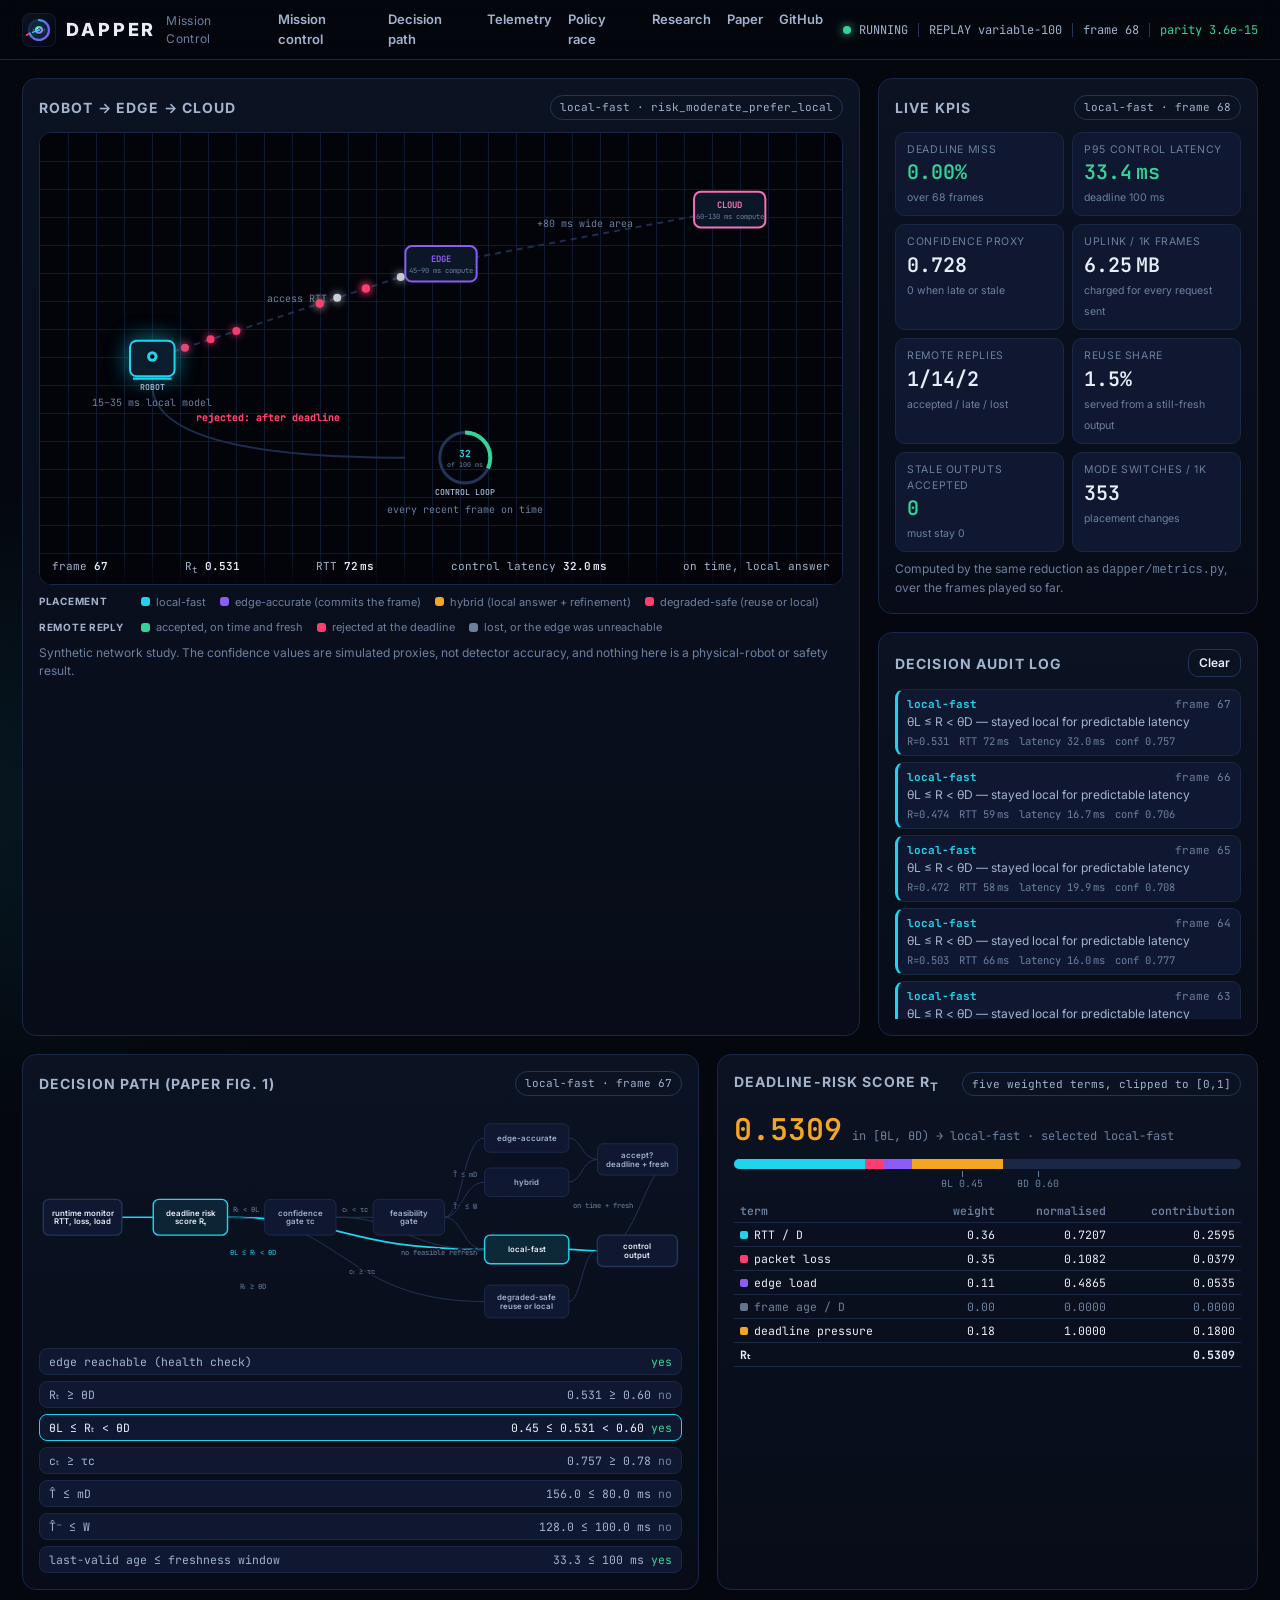
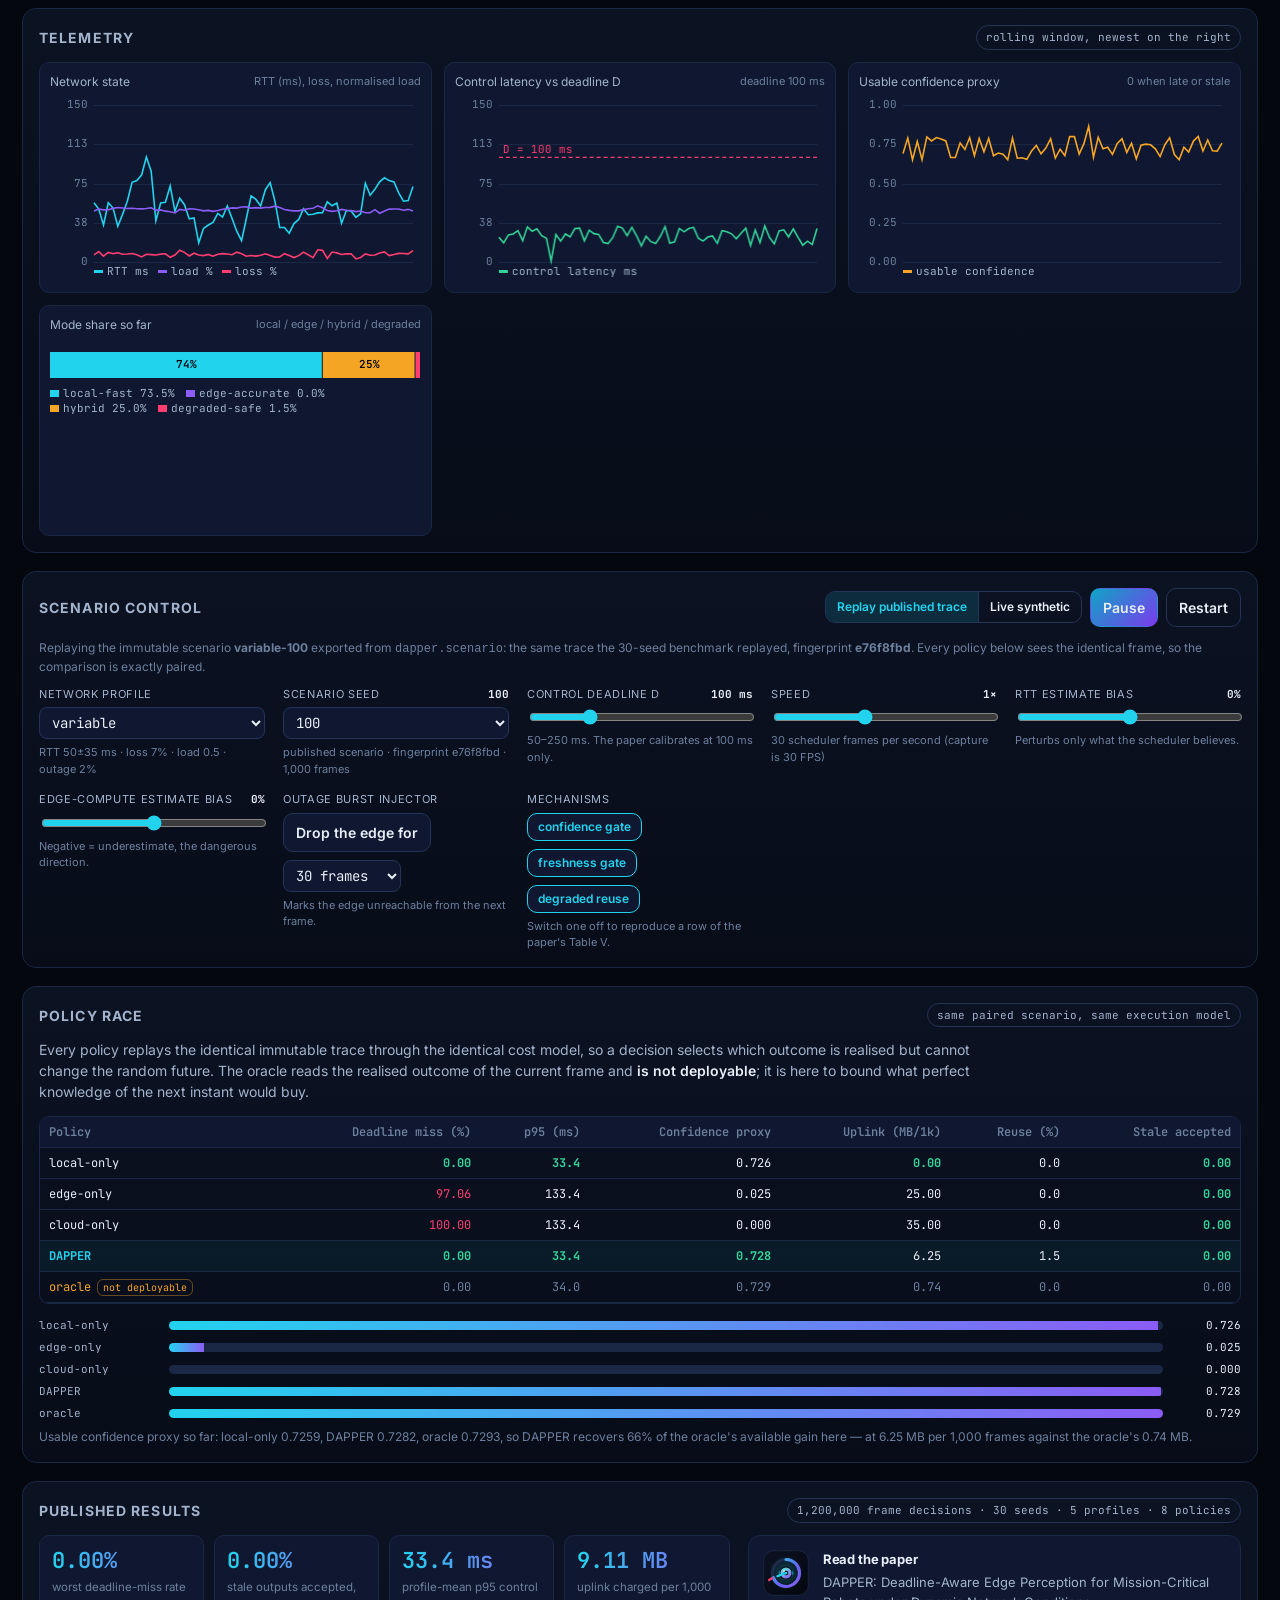
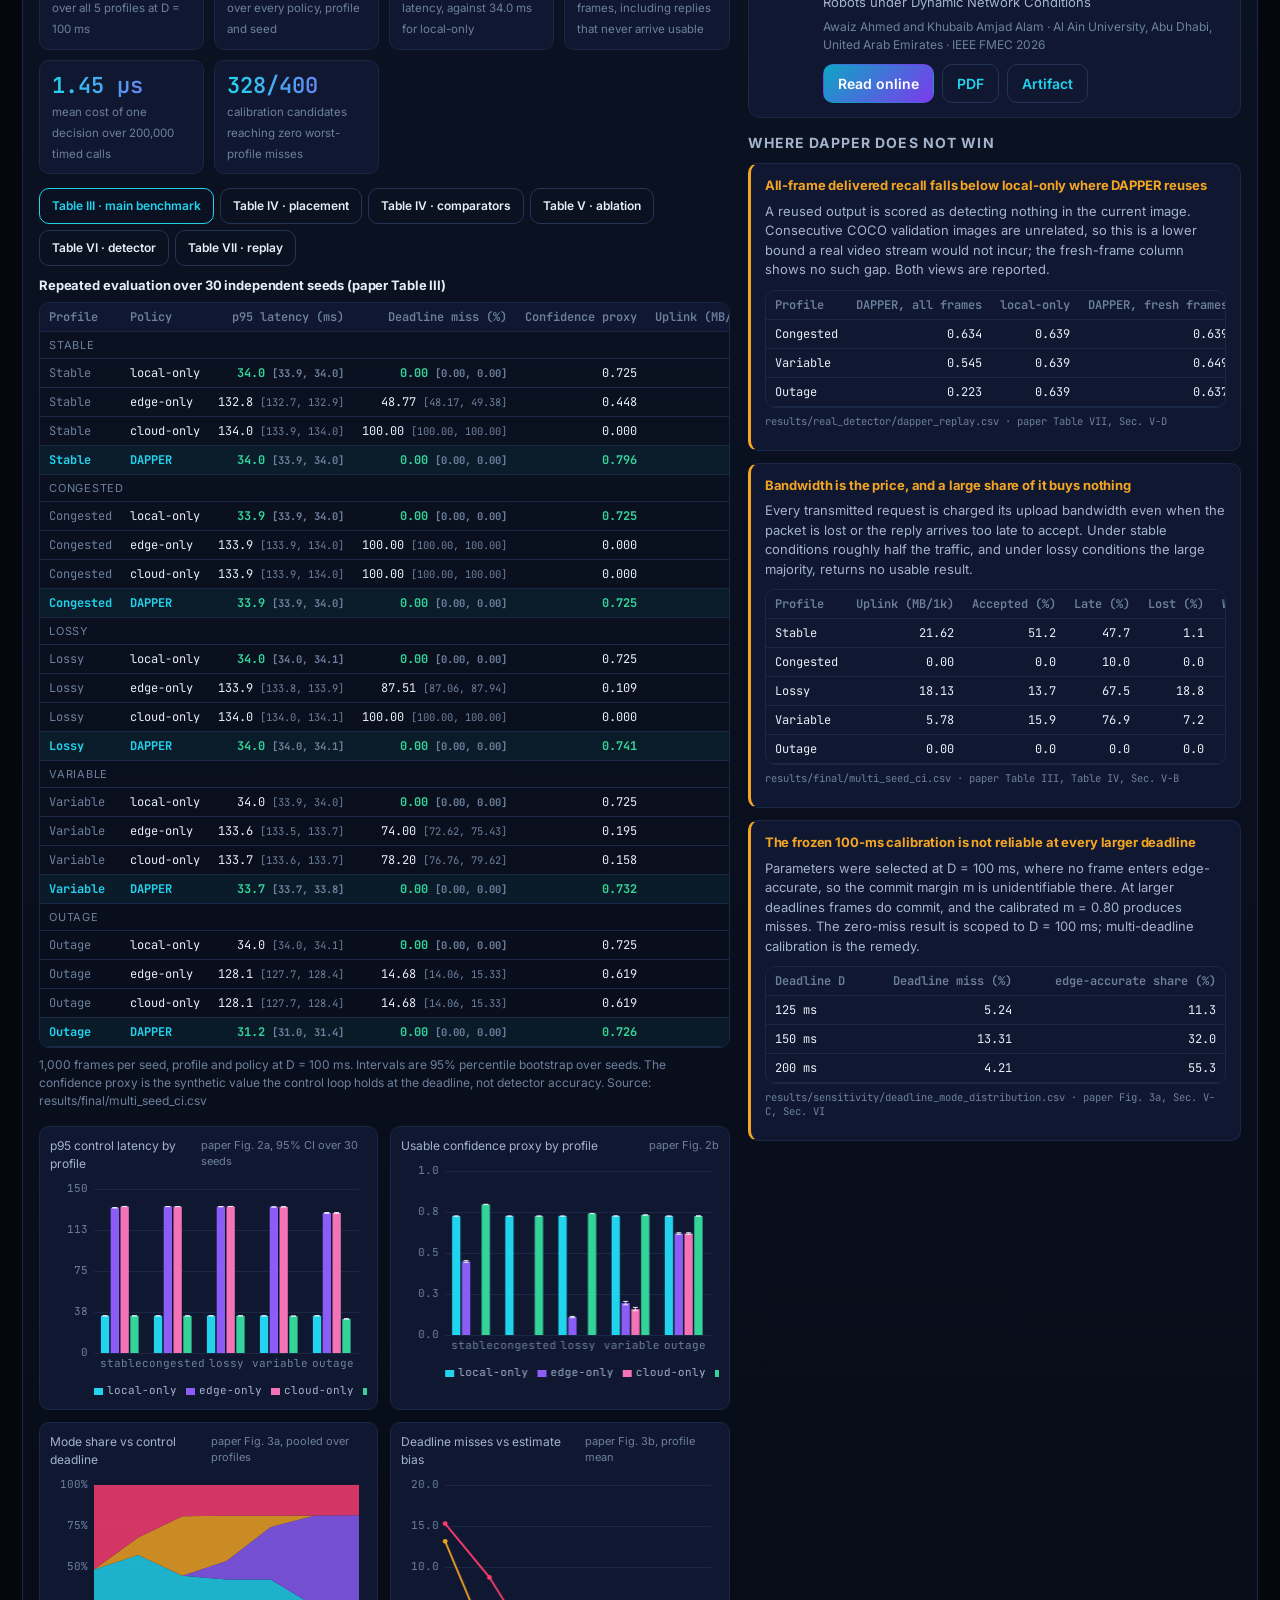
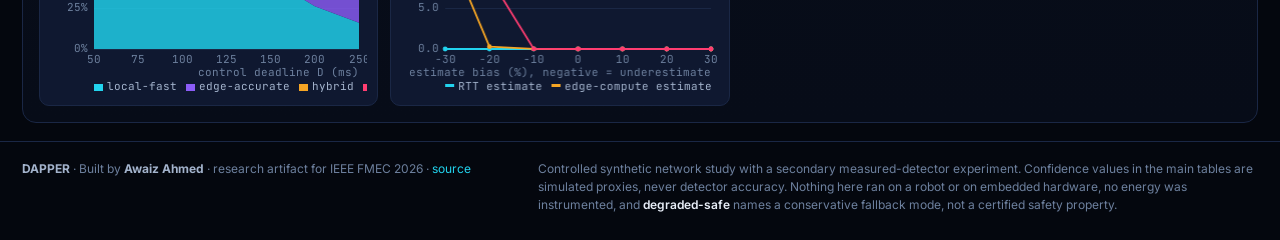
==== index.html @ a8afec76 "deploy: DAPPER Mission Control and the camera-ready web edition" ====
<!doctype html>
<html lang="en">
<head>
  <meta charset="utf-8" />
  <meta name="viewport" content="width=device-width, initial-scale=1" />
  <title>DAPPER Mission Control</title>
  <meta name="description" content="DAPPER Mission Control: a live deadline-aware perception scheduler for edge robotics, running the real per-frame decision rule in your browser against the published scenario traces from the IEEE FMEC 2026 paper." />
  <meta name="author" content="Awaiz Ahmed" />
  <meta property="og:title" content="DAPPER Mission Control" />
  <meta property="og:description" content="Deadline-aware edge perception placement for mission-critical robots. The real scheduler, running live on the published traces. Built by Awaiz Ahmed." />
  <meta property="og:image" content="assets/social-preview.png" />
  <meta name="theme-color" content="#04070e" />
  <link rel="icon" type="image/svg+xml" href="assets/logo.svg" />
  <link rel="icon" type="image/png" sizes="32x32" href="assets/favicon-32.png" />
  <link rel="apple-touch-icon" href="assets/apple-touch-icon.png" />
  <link rel="preconnect" href="https://fonts.googleapis.com" />
  <link rel="preconnect" href="https://fonts.gstatic.com" crossorigin />
  <link href="https://fonts.googleapis.com/css2?family=Inter:wght@400;500;600;700;800&family=JetBrains+Mono:wght@400;500;600&display=swap" rel="stylesheet" />
  <link rel="stylesheet" href="css/app.css" />
</head>
<body>
  <div id="boot" class="boot" role="status" aria-live="polite">
    <div class="boot-card">
      <img src="assets/logo.svg" alt="" class="boot-logo" width="88" height="88" />
      <h1>DAPPER</h1>
      <p class="boot-sub">Deadline-Aware Perception Placement for Edge Robotics</p>
      <div class="boot-bar"><div id="boot-fill" class="boot-fill"></div></div>
      <ol id="boot-log" class="boot-log mono"></ol>
    </div>
  </div>

  <header class="topbar">
    <a class="brand" href="#top" aria-label="DAPPER Mission Control home">
      <img src="assets/logo.svg" alt="DAPPER logo" width="34" height="34" />
      <span class="brand-name">DAPPER</span>
      <span class="brand-sub">Mission Control</span>
    </a>
    <nav class="nav" aria-label="Sections">
      <a href="#mission">Mission control</a>
      <a href="#decision">Decision path</a>
      <a href="#telemetry">Telemetry</a>
      <a href="#race">Policy race</a>
      <a href="#research">Research</a>
      <a href="paper/">Paper</a>
      <a href="https://github.com/4waiz/Dapper" target="_blank" rel="noopener">GitHub</a>
    </nav>
    <div class="status mono">
      <span id="status-dot" class="dot"></span><span id="status-text">BOOTING</span>
      <span class="sep"></span><span id="status-mode">—</span>
      <span class="sep"></span><span id="status-frame">0</span>
      <span class="sep"></span><span id="status-parity" title="Worst disagreement between this browser engine and the Python engine on the loaded trace">parity —</span>
    </div>
  </header>

  <main id="top">
    <!-- 1. the scene -->
    <section id="mission" class="mission">
      <div class="panel">
        <div class="panel-head">
          <h2>Robot → edge → cloud</h2>
          <span id="stage-chip" class="chip mono">—</span>
        </div>
        <div class="stage">
          <canvas id="scene" width="1280" height="720" aria-label="Animated robot, edge and cloud perception pipeline"></canvas>
          <div class="stage-bar mono">
            <span>frame <b id="sc-frame">0</b></span>
            <span>R<sub>t</sub> <b id="sc-risk">—</b></span>
            <span>RTT <b id="sc-rtt">—</b></span>
            <span>control latency <b id="sc-lat">—</b></span>
            <span id="sc-verdict">—</span>
          </div>
        </div>
        <div class="legend">
          <span><b>placement</b></span>
          <span><i style="background:var(--local)"></i> local-fast</span>
          <span><i style="background:var(--edge)"></i> edge-accurate (commits the frame)</span>
          <span><i style="background:var(--hybrid)"></i> hybrid (local answer + refinement)</span>
          <span><i style="background:var(--degraded)"></i> degraded-safe (reuse or local)</span>
        </div>
        <div class="legend">
          <span><b>remote reply</b></span>
          <span><i style="background:var(--green)"></i> accepted, on time and fresh</span>
          <span><i style="background:var(--rose)"></i> rejected at the deadline</span>
          <span><i style="background:var(--text-3)"></i> lost, or the edge was unreachable</span>
        </div>
        <p class="note" id="scene-note">Synthetic network study. The confidence values are simulated proxies, not detector accuracy, and nothing here is a physical-robot or safety result.</p>
      </div>

      <aside class="rail">
        <div class="panel">
          <div class="panel-head">
            <h2>Live KPIs</h2>
            <span id="kpi-scope" class="chip mono">—</span>
          </div>
          <div class="kpis" id="kpis"></div>
          <p class="note">Computed by the same reduction as <code>dapper/metrics.py</code>, over the frames played so far.</p>
        </div>

        <div class="panel audit">
          <div class="panel-head">
            <h2>Decision audit log</h2>
            <button id="audit-clear" class="ghost small" type="button">Clear</button>
          </div>
          <ol id="audit" class="audit-list" aria-live="polite"></ol>
          <p id="audit-empty" class="empty">Every frame is logged with the gate that fired and its reason string, drawn from a closed set of nine.</p>
        </div>
      </aside>
    </section>

    <!-- 2 + 3. decision path and risk score -->
    <section id="decision" class="reason-row">
      <div class="panel">
        <div class="panel-head">
          <h2>Decision path (paper Fig. 1)</h2>
          <span id="path-chip" class="chip mono">—</span>
        </div>
        <div class="pathwrap" id="pathwrap"></div>
        <ul class="gate-tests mono" id="gate-tests"></ul>
      </div>

      <div class="panel">
        <div class="panel-head">
          <h2>Deadline-risk score R<sub>t</sub></h2>
          <span class="chip mono">five weighted terms, clipped to [0,1]</span>
        </div>
        <div class="risk-total mono">
          <b id="risk-value">—</b>
          <span id="risk-verdict">—</span>
        </div>
        <div class="risk-bar" id="risk-bar"></div>
        <div class="risk-marks mono" id="risk-marks"></div>
        <table class="terms" id="risk-terms"></table>
      </div>
    </section>

    <!-- 4. rolling telemetry -->
    <section id="telemetry" class="panel">
      <div class="panel-head">
        <h2>Telemetry</h2>
        <span class="chip mono">rolling window, newest on the right</span>
      </div>
      <div class="charts">
        <figure class="chart">
          <figcaption>Network state <em>RTT (ms), loss, normalised load</em></figcaption>
          <canvas id="ch-net" height="150"></canvas>
        </figure>
        <figure class="chart">
          <figcaption>Control latency vs deadline D <em id="ch-lat-cap">—</em></figcaption>
          <canvas id="ch-lat" height="150"></canvas>
        </figure>
        <figure class="chart">
          <figcaption>Usable confidence proxy <em>0 when late or stale</em></figcaption>
          <canvas id="ch-conf" height="150"></canvas>
        </figure>
        <figure class="chart">
          <figcaption>Mode share so far <em>local / edge / hybrid / degraded</em></figcaption>
          <canvas id="ch-mode" height="150"></canvas>
        </figure>
      </div>
    </section>

    <!-- controls -->
    <section id="controls" class="panel">
      <div class="panel-head">
        <h2>Scenario control</h2>
        <div class="ctl-row">
          <div class="seg" role="group" aria-label="Scenario source">
            <button id="src-replay" class="on" type="button">Replay published trace</button>
            <button id="src-live" type="button">Live synthetic</button>
          </div>
          <button id="play" class="primary" type="button">Pause</button>
          <button id="reset" class="ghost" type="button">Restart</button>
        </div>
      </div>
      <p class="hint" id="source-hint">—</p>

      <div class="controls">
        <div class="ctl">
          <label for="profile">Network profile</label>
          <select id="profile" class="mono"></select>
          <span class="sub" id="profile-sub">—</span>
        </div>
        <div class="ctl">
          <label for="seed">Scenario seed <b id="seed-val">100</b></label>
          <select id="seed" class="mono"></select>
          <span class="sub" id="seed-sub">—</span>
        </div>
        <div class="ctl">
          <label for="deadline">Control deadline D <b id="deadline-val">100 ms</b></label>
          <input id="deadline" type="range" min="50" max="250" step="5" value="100" />
          <span class="sub">50–250 ms. The paper calibrates at 100 ms only.</span>
        </div>
        <div class="ctl">
          <label for="speed">Speed <b id="speed-val">1×</b></label>
          <input id="speed" type="range" min="0" max="5" step="1" value="2" />
          <span class="sub" id="speed-sub">—</span>
        </div>
        <div class="ctl">
          <label for="bias-rtt">RTT estimate bias <b id="bias-rtt-val">0%</b></label>
          <input id="bias-rtt" type="range" min="-30" max="30" step="5" value="0" />
          <span class="sub">Perturbs only what the scheduler believes.</span>
        </div>
        <div class="ctl">
          <label for="bias-compute">Edge-compute estimate bias <b id="bias-compute-val">0%</b></label>
          <input id="bias-compute" type="range" min="-30" max="30" step="5" value="0" />
          <span class="sub">Negative = underestimate, the dangerous direction.</span>
        </div>
        <div class="ctl">
          <label>Outage burst injector</label>
          <div class="ctl-row">
            <button id="inject" type="button">Drop the edge for</button>
            <select id="inject-len" class="mono">
              <option value="15">15 frames</option>
              <option value="30" selected>30 frames</option>
              <option value="60">60 frames</option>
              <option value="120">120 frames</option>
            </select>
          </div>
          <span class="sub">Marks the edge unreachable from the next frame.</span>
        </div>
        <div class="ctl">
          <label>Mechanisms</label>
          <div class="ctl-row">
            <button id="g-conf" class="small on" type="button">confidence gate</button>
            <button id="g-fresh" class="small on" type="button">freshness gate</button>
            <button id="g-reuse" class="small on" type="button">degraded reuse</button>
          </div>
          <span class="sub">Switch one off to reproduce a row of the paper's Table V.</span>
        </div>
      </div>

      <div class="custom-grid" id="custom-grid" hidden>
        <div class="ctl">
          <label for="c-rtt">RTT mean <b id="c-rtt-val">—</b></label>
          <input id="c-rtt" type="range" min="5" max="300" step="5" value="50" />
        </div>
        <div class="ctl">
          <label for="c-jit">RTT std <b id="c-jit-val">—</b></label>
          <input id="c-jit" type="range" min="0" max="100" step="5" value="35" />
        </div>
        <div class="ctl">
          <label for="c-loss">Packet loss <b id="c-loss-val">—</b></label>
          <input id="c-loss" type="range" min="0" max="50" step="1" value="7" />
        </div>
        <div class="ctl">
          <label for="c-load">Edge load <b id="c-load-val">—</b></label>
          <input id="c-load" type="range" min="0" max="100" step="5" value="50" />
        </div>
        <div class="ctl">
          <label for="c-out">Outage probability <b id="c-out-val">—</b></label>
          <input id="c-out" type="range" min="0" max="50" step="1" value="2" />
        </div>
      </div>
    </section>

    <!-- 6. policy race -->
    <section id="race" class="panel">
      <div class="panel-head">
        <h2>Policy race</h2>
        <span class="chip mono">same paired scenario, same execution model</span>
      </div>
      <p class="lead">Every policy replays the identical immutable trace through the identical cost model, so a decision selects which outcome is realised but cannot change the random future. The oracle reads the realised outcome of the current frame and <em>is not deployable</em>; it is here to bound what perfect knowledge of the next instant would buy.</p>
      <div class="race-wrap"><table class="race" id="race-table"></table></div>
      <div class="race-bars" id="race-bars"></div>
      <p class="note" id="race-note">—</p>
    </section>

    <!-- 7. research -->
    <section id="research" class="panel">
      <div class="panel-head">
        <h2>Published results</h2>
        <span id="research-chip" class="chip mono">—</span>
      </div>
      <div class="research-grid">
        <div>
          <div class="headline" id="headline"></div>
          <div class="tabs" role="tablist" id="table-tabs"></div>
          <h3 id="table-title" style="margin-bottom:6px"></h3>
          <div class="table-wrap"><table class="data" id="data-table"></table></div>
          <p class="note" id="table-caption"></p>
          <div class="charts" style="margin-top:16px">
            <figure class="chart">
              <figcaption>p95 control latency by profile <em>paper Fig. 2a, 95% CI over 30 seeds</em></figcaption>
              <canvas id="ch-p95" height="200"></canvas>
            </figure>
            <figure class="chart">
              <figcaption>Usable confidence proxy by profile <em>paper Fig. 2b</em></figcaption>
              <canvas id="ch-confidence" height="200"></canvas>
            </figure>
            <figure class="chart">
              <figcaption>Mode share vs control deadline <em>paper Fig. 3a, pooled over profiles</em></figcaption>
              <canvas id="ch-deadline" height="200"></canvas>
            </figure>
            <figure class="chart">
              <figcaption>Deadline misses vs estimate bias <em>paper Fig. 3b, profile mean</em></figcaption>
              <canvas id="ch-bias" height="200"></canvas>
            </figure>
          </div>
        </div>

        <div class="research-side">
          <div class="paper-card">
            <img src="assets/logo.svg" alt="" width="46" height="46" />
            <div>
              <h3>Read the paper</h3>
              <p>DAPPER: Deadline-Aware Edge Perception for Mission-Critical Robots under Dynamic Network Conditions</p>
              <p class="authors">Awaiz Ahmed and Khubaib Amjad Alam · Al Ain University, Abu Dhabi, United Arab Emirates · IEEE FMEC 2026</p>
              <div class="paper-links">
                <a class="primary" href="paper/">Read online</a>
                <a class="ghost" href="paper/dapper-fmec2026.pdf">PDF</a>
                <a class="ghost" href="https://github.com/4waiz/Dapper">Artifact</a>
              </div>
            </div>
          </div>

          <div class="panel" style="background:transparent;padding:0;border:0">
            <h2 style="margin-bottom:10px">Where DAPPER does not win</h2>
            <div class="honest" id="honest"></div>
          </div>
        </div>
      </div>
    </section>
  </main>

  <footer class="footer">
    <div><strong>DAPPER</strong> · Built by <strong>Awaiz Ahmed</strong> · research artifact for IEEE FMEC 2026 · <a href="https://github.com/4waiz/Dapper">source</a></div>
    <div class="caveat">Controlled synthetic network study with a secondary measured-detector experiment. Confidence values in the main tables are simulated proxies, never detector accuracy. Nothing here ran on a robot or on embedded hardware, no energy was instrumented, and <em>degraded-safe</em> names a conservative fallback mode, not a certified safety property.</div>
  </footer>

  <script type="module" src="js/app.js"></script>
</body>
</html>
---- css/app.css ----
/*
 * DAPPER Mission Control — dark operations-console styling.
 *
 * Mode colours are fixed here and used everywhere (scene, decision path, charts,
 * race, audit log) so a colour always means the same placement decision:
 *   local-fast  cyan     edge-accurate  violet
 *   hybrid      amber    degraded-safe  rose
 */
:root {
  --bg: #04070e;
  --bg-2: #070c18;
  --panel: #0b1222;
  --panel-2: #0f1830;
  --line: #1a2745;
  --line-2: #243457;
  --text: #e8eef8;
  --text-2: #a3b3cc;
  --text-3: #6d809e;

  --cyan: #22d3ee;
  --violet: #8b5cf6;
  --amber: #f5a524;
  --rose: #ff3d71;
  --green: #34d399;

  --local: var(--cyan);
  --edge: var(--violet);
  --hybrid: var(--amber);
  --degraded: var(--rose);

  --radius: 14px;
  --mono: "JetBrains Mono", ui-monospace, "SFMono-Regular", Consolas, monospace;
  --sans: "Inter", system-ui, -apple-system, "Segoe UI", Roboto, sans-serif;
  color-scheme: dark;
}

* { box-sizing: border-box; }
html { scroll-behavior: smooth; }
body {
  margin: 0;
  background:
    radial-gradient(1100px 560px at 88% -12%, rgba(139, 92, 246, 0.13), transparent 62%),
    radial-gradient(900px 520px at -8% 16%, rgba(34, 211, 238, 0.09), transparent 62%),
    var(--bg);
  color: var(--text);
  font: 14px/1.5 var(--sans);
  -webkit-font-smoothing: antialiased;
  overflow-x: hidden;
}
.mono { font-family: var(--mono); }
a { color: var(--cyan); text-decoration: none; }
a:hover { text-decoration: underline; }
h1, h2, h3 { margin: 0; letter-spacing: -0.01em; }
h2 { font-size: 14px; font-weight: 700; text-transform: uppercase; letter-spacing: 0.08em; color: var(--text-2); }
h3 { font-size: 13px; font-weight: 700; }
em { color: var(--text); font-style: normal; font-weight: 600; }
figure { margin: 0; }

button, select, input { font: inherit; color: inherit; }
button {
  cursor: pointer; border-radius: 10px; border: 1px solid var(--line-2);
  background: var(--panel-2); color: var(--text); padding: 8px 12px; font-weight: 600;
  transition: border-color 0.15s, background 0.15s, transform 0.05s;
}
button:hover { border-color: var(--cyan); }
button:active { transform: translateY(1px); }
button:disabled { opacity: 0.45; cursor: not-allowed; }
button.primary { background: linear-gradient(135deg, #0ea5c6, #7c3aed); border-color: transparent; }
button.ghost, a.ghost { background: transparent; }
button.small { padding: 4px 10px; font-size: 12px; }
button.on { border-color: var(--cyan); color: var(--cyan); }
a.primary, a.ghost {
  display: inline-block; padding: 8px 14px; border-radius: 10px; font-weight: 600;
  border: 1px solid var(--line-2);
}
a.primary { background: linear-gradient(135deg, #0ea5c6, #7c3aed); border-color: transparent; color: #fff; }
select { background: var(--panel-2); border: 1px solid var(--line-2); border-radius: 8px; padding: 5px 8px; }
input[type="range"] { accent-color: var(--cyan); width: 100%; }
input[type="number"] {
  background: var(--panel-2); border: 1px solid var(--line-2); border-radius: 8px;
  padding: 4px 8px; width: 88px;
}
:focus-visible { outline: 2px solid var(--cyan); outline-offset: 2px; }

/* ---------- boot ---------- */
.boot {
  position: fixed; inset: 0; z-index: 50; display: grid; place-items: center;
  background: radial-gradient(760px 380px at 50% 40%, rgba(34, 211, 238, 0.1), transparent 70%), var(--bg);
  transition: opacity 0.55s ease, visibility 0.55s;
}
.boot.done { opacity: 0; visibility: hidden; }
.boot-card { width: min(560px, calc(100vw - 32px)); text-align: center; }
.boot-logo { filter: drop-shadow(0 0 24px rgba(34, 211, 238, 0.35)); animation: pulse 2.2s ease-in-out infinite; }
.boot h1 { font-size: 38px; font-weight: 800; letter-spacing: 0.26em; margin-top: 12px; padding-left: 0.26em; }
.boot-sub { color: var(--text-2); margin: 4px 0 22px; letter-spacing: 0.1em; text-transform: uppercase; font-size: 11px; }
.boot-bar { height: 4px; background: var(--line); border-radius: 4px; overflow: hidden; }
.boot-fill { height: 100%; width: 0; background: linear-gradient(90deg, var(--cyan), var(--violet)); transition: width 0.25s; }
.boot-log { list-style: none; padding: 0; margin: 18px 0 0; text-align: left; font-size: 12px; color: var(--text-3); min-height: 150px; }
.boot-log li { padding: 2px 0; }
.boot-log li.ok::before { content: "\2713  "; color: var(--green); }
.boot-log li.run::before { content: "\25B8  "; color: var(--cyan); }
.boot-log li.bad::before { content: "\2717  "; color: var(--rose); }
.boot-log li.bad { color: var(--rose); }
@keyframes pulse { 50% { transform: scale(1.04); filter: drop-shadow(0 0 34px rgba(139, 92, 246, 0.45)); } }

/* ---------- top bar ---------- */
.topbar {
  position: sticky; top: 0; z-index: 20; display: flex; align-items: center; gap: 20px;
  padding: 10px 22px; background: rgba(4, 7, 14, 0.84); backdrop-filter: blur(12px);
  border-bottom: 1px solid var(--line);
}
.brand { display: flex; align-items: center; gap: 10px; color: var(--text); text-decoration: none !important; }
.brand-name { font-weight: 800; letter-spacing: 0.16em; font-size: 18px; }
.brand-sub { color: var(--text-3); font-size: 12px; letter-spacing: 0.03em; }
.nav { display: flex; gap: 16px; margin-left: auto; }
.nav a { color: var(--text-2); font-weight: 600; font-size: 13px; }
.nav a:hover { color: var(--text); text-decoration: none; }
.status { display: flex; align-items: center; gap: 8px; font-size: 12px; color: var(--text-2); white-space: nowrap; }
.status .sep { width: 1px; height: 14px; background: var(--line-2); margin: 0 2px; }
.dot { width: 8px; height: 8px; border-radius: 50%; background: var(--amber); box-shadow: 0 0 10px var(--amber); }
.dot.online { background: var(--green); box-shadow: 0 0 10px var(--green); animation: blink 2s infinite; }
.dot.paused { background: var(--text-3); box-shadow: none; animation: none; }
@keyframes blink { 50% { opacity: 0.45; } }

main { padding: 18px 22px 8px; display: grid; gap: 18px; max-width: 1680px; margin: 0 auto; }

/* ---------- panels ---------- */
.panel {
  background: linear-gradient(180deg, var(--panel), var(--bg-2));
  border: 1px solid var(--line); border-radius: var(--radius); padding: 16px;
  min-width: 0;
}
.panel-head { display: flex; align-items: center; justify-content: space-between; gap: 12px; margin-bottom: 12px; flex-wrap: wrap; }
.chip {
  font-size: 11px; color: var(--text-2); border: 1px solid var(--line-2); padding: 3px 9px;
  border-radius: 999px; white-space: nowrap; overflow: hidden; text-overflow: ellipsis; max-width: 100%;
}
.chip.ok { color: var(--green); border-color: rgba(52, 211, 153, 0.4); }
.chip.warn { color: var(--amber); border-color: rgba(245, 165, 36, 0.4); }
.chip.bad { color: var(--rose); border-color: rgba(255, 61, 113, 0.45); }
.lead { color: var(--text-2); margin: 0 0 14px; max-width: 980px; }
.hint { color: var(--text-3); margin: 0 0 10px; font-size: 12px; }
.note { color: var(--text-3); font-size: 12px; margin: 8px 0 0; }
.empty { color: var(--text-3); font-size: 13px; margin: 8px 0 0; }

/* ---------- mission control ---------- */
.mission { display: grid; grid-template-columns: minmax(0, 1fr) 380px; gap: 18px; }
.stage { position: relative; border-radius: 12px; overflow: hidden; border: 1px solid var(--line); background: #02040a; }
.stage canvas { display: block; width: 100%; aspect-ratio: 16 / 9; }
.stage-bar {
  position: absolute; left: 0; right: 0; bottom: 0; display: flex; justify-content: space-between;
  gap: 10px; padding: 7px 12px; font: 11px var(--mono); color: var(--text-2);
  background: linear-gradient(0deg, rgba(2, 4, 10, 0.94), rgba(2, 4, 10, 0));
  pointer-events: none; flex-wrap: wrap;
}
.stage-bar b { color: var(--text); font-weight: 600; }
.legend { display: flex; flex-wrap: wrap; gap: 4px 14px; margin-top: 9px; font-size: 11px; color: var(--text-3); }
.legend span { display: inline-flex; align-items: center; gap: 6px; }
.legend i { width: 9px; height: 9px; border-radius: 3px; display: inline-block; }
/* The group label: rose means "degraded-safe" among placements and "rejected"
   among replies, so the two rows are named rather than left to be inferred. */
.legend b { color: var(--text-2); text-transform: uppercase; letter-spacing: 0.07em; font-size: 10px; min-width: 88px; }

.rail { display: grid; gap: 18px; align-content: start; min-width: 0; }

/* KPI grid */
.kpis { display: grid; grid-template-columns: repeat(2, minmax(0, 1fr)); gap: 8px; }
.kpi { background: var(--panel-2); border: 1px solid var(--line); border-radius: 10px; padding: 9px 11px; min-width: 0; }
.kpi label { display: block; font-size: 10.5px; color: var(--text-3); text-transform: uppercase; letter-spacing: 0.06em; }
.kpi b { display: block; font: 600 20px var(--mono); margin-top: 2px; }
.kpi small { color: var(--text-3); font-size: 10.5px; }
.kpi.good b { color: var(--green); }
.kpi.bad b { color: var(--rose); }
.kpi.wide { grid-column: 1 / -1; }

/* audit log */
.audit { display: flex; flex-direction: column; min-height: 240px; }
.audit-list {
  list-style: none; margin: 0; padding: 0; overflow-y: auto; display: grid; gap: 6px;
  align-content: start; max-height: 330px; overscroll-behavior: contain;
  /* Entries are prepended. Chrome's scroll anchoring would push the view down to
     keep older entries in place, so after a few hundred frames the newest entry
     is off-screen and the trimmed tail leaves a blank gap. */
  overflow-anchor: none;
}
.audit-list li {
  border: 1px solid var(--line); border-left: 3px solid var(--c, var(--cyan)); border-radius: 9px;
  padding: 7px 9px; background: var(--panel-2); animation: slidein 0.25s ease;
}
.audit-list li.local_fast { --c: var(--local); }
.audit-list li.edge_accurate { --c: var(--edge); }
.audit-list li.hybrid { --c: var(--hybrid); }
.audit-list li.degraded_safe { --c: var(--degraded); }
.audit-top { display: flex; justify-content: space-between; gap: 8px; font: 11px var(--mono); color: var(--text-3); }
.audit-mode { font-weight: 700; color: var(--c); }
.audit-why { font-size: 12px; color: var(--text-2); margin-top: 2px; }
.audit-nums { font: 10.5px var(--mono); color: var(--text-3); margin-top: 3px; display: flex; flex-wrap: wrap; gap: 3px 10px; }
.audit-nums .miss { color: var(--rose); }
.audit-nums .acc { color: var(--green); }
@keyframes slidein { from { opacity: 0; transform: translateY(-5px); } }

/* ---------- decision path + risk ---------- */
.reason-row { display: grid; grid-template-columns: minmax(0, 1.25fr) minmax(0, 1fr); gap: 18px; }
.pathwrap { overflow-x: auto; }
.pathwrap svg { display: block; width: 100%; min-width: 520px; height: auto; }
.node rect { fill: var(--panel-2); stroke: var(--line-2); stroke-width: 1; }
.node text { fill: var(--text-2); font: 600 11px var(--sans); }
.node.lit rect { stroke-width: 2; }
.node.lit text { fill: var(--text); }
.node.lit.local rect { stroke: var(--local); fill: rgba(34, 211, 238, 0.12); }
.node.lit.edge rect { stroke: var(--edge); fill: rgba(139, 92, 246, 0.14); }
.node.lit.hybrid rect { stroke: var(--hybrid); fill: rgba(245, 165, 36, 0.13); }
.node.lit.degraded rect { stroke: var(--degraded); fill: rgba(255, 61, 113, 0.13); }
.node.lit.gate rect { stroke: var(--cyan); fill: rgba(34, 211, 238, 0.1); }
.edge-line { stroke: var(--line-2); stroke-width: 1.4; fill: none; }
.edge-line.lit { stroke: var(--cyan); stroke-width: 2.4; }
/* The halo keeps a branch condition readable where a link passes behind it. */
.edge-label {
  fill: var(--text-3); font: 10px var(--mono);
  paint-order: stroke; stroke: #0b1222; stroke-width: 4px; stroke-linejoin: round;
}
.edge-label.lit { fill: var(--cyan); }
.gate-tests { list-style: none; margin: 12px 0 0; padding: 0; display: grid; gap: 6px; font: 11.5px var(--mono); }
.gate-tests li {
  display: flex; justify-content: space-between; gap: 10px; padding: 5px 9px;
  border: 1px solid var(--line); border-radius: 8px; background: var(--panel-2); color: var(--text-2);
}
.gate-tests li.fired { border-color: var(--cyan); color: var(--text); }
.gate-tests .verdict.yes { color: var(--green); }
.gate-tests .verdict.no { color: var(--text-3); }

/* risk terms */
.risk-total { display: flex; align-items: baseline; gap: 10px; margin-bottom: 10px; }
.risk-total b { font: 600 30px var(--mono); }
.risk-total span { font-size: 12px; color: var(--text-3); }
.risk-bar { height: 10px; border-radius: 6px; background: var(--line); overflow: hidden; display: flex; position: relative; }
.risk-bar i { display: block; height: 100%; }
.risk-bar .t-rtt { background: var(--cyan); }
.risk-bar .t-loss { background: var(--rose); }
.risk-bar .t-load { background: var(--violet); }
.risk-bar .t-frame_age { background: #64748b; }
.risk-bar .t-deadline { background: var(--amber); }
.risk-marks { position: relative; height: 16px; margin-top: 2px; font: 10px var(--mono); color: var(--text-3); }
.risk-marks i { position: absolute; top: 0; width: 1px; height: 6px; background: var(--text-3); }
.risk-marks span { position: absolute; top: 6px; transform: translateX(-50%); white-space: nowrap; }
.terms { width: 100%; border-collapse: collapse; font: 11.5px var(--mono); margin-top: 12px; }
.terms th, .terms td { padding: 4px 6px; text-align: right; border-bottom: 1px solid var(--line); }
.terms th:first-child, .terms td:first-child { text-align: left; }
.terms thead th { color: var(--text-3); font-weight: 600; }
.terms .sw { display: inline-block; width: 8px; height: 8px; border-radius: 2px; margin-right: 6px; }
.terms tr.zero td { color: var(--text-3); }

/* ---------- telemetry ---------- */
.charts { display: grid; grid-template-columns: repeat(auto-fit, minmax(300px, 1fr)); gap: 12px; }
.chart { background: var(--panel-2); border: 1px solid var(--line); border-radius: 10px; padding: 10px; min-width: 0; }
.chart figcaption { font-size: 12px; color: var(--text-2); margin-bottom: 6px; display: flex; justify-content: space-between; gap: 8px; }
.chart figcaption em { color: var(--text-3); font-weight: 400; font-size: 11px; }
.chart canvas { display: block; width: 100%; }

/* ---------- controls ---------- */
.controls { display: grid; grid-template-columns: repeat(auto-fit, minmax(210px, 1fr)); gap: 14px 18px; }
.ctl { display: flex; flex-direction: column; gap: 5px; min-width: 0; }
.ctl label { font-size: 11px; color: var(--text-2); text-transform: uppercase; letter-spacing: 0.06em; display: flex; justify-content: space-between; gap: 8px; }
.ctl label b { font-family: var(--mono); color: var(--text); text-transform: none; letter-spacing: 0; }
.ctl .sub { font-size: 11px; color: var(--text-3); }
.ctl-row { display: flex; gap: 8px; flex-wrap: wrap; align-items: center; }
.seg { display: inline-flex; border: 1px solid var(--line-2); border-radius: 10px; overflow: hidden; }
.seg button { border: 0; border-radius: 0; background: transparent; padding: 6px 11px; font-size: 12px; }
.seg button + button { border-left: 1px solid var(--line-2); }
.seg button.on { background: rgba(34, 211, 238, 0.14); color: var(--cyan); }
.custom-grid { display: grid; grid-template-columns: repeat(auto-fit, minmax(180px, 1fr)); gap: 12px 18px; margin-top: 14px; padding-top: 14px; border-top: 1px solid var(--line); }
.custom-grid[hidden] { display: none; }

/* ---------- policy race ---------- */
.race { width: 100%; border-collapse: collapse; font: 12px var(--mono); }
.race th, .race td { padding: 7px 9px; text-align: right; border-bottom: 1px solid var(--line); white-space: nowrap; }
.race th:first-child, .race td:first-child { text-align: left; }
.race thead th { color: var(--text-3); font-weight: 600; background: var(--panel-2); }
.race tr.ours td { background: rgba(34, 211, 238, 0.06); }
.race tr.ours td:first-child { color: var(--cyan); font-weight: 700; }
.race tr.oracle td { color: var(--text-3); }
.race tr.oracle td:first-child { color: var(--amber); }
.race td.best { color: var(--green); font-weight: 700; }
.race td.miss { color: var(--rose); }
.race .tag { font-size: 10px; color: var(--amber); border: 1px solid rgba(245, 165, 36, 0.4); border-radius: 6px; padding: 1px 5px; margin-left: 6px; }
.race-wrap { overflow-x: auto; border: 1px solid var(--line); border-radius: 10px; }
.race-bars { display: grid; gap: 8px; margin-top: 14px; }
.race-bar { display: grid; grid-template-columns: 120px minmax(0, 1fr) 68px; gap: 10px; align-items: center; font: 11px var(--mono); color: var(--text-2); }
.race-bar .track { height: 9px; background: var(--line); border-radius: 5px; overflow: hidden; }
.race-bar .track i { display: block; height: 100%; background: linear-gradient(90deg, var(--cyan), var(--violet)); transition: width 0.2s; }
.race-bar .val { text-align: right; color: var(--text); }

/* ---------- research ---------- */
.research-grid { display: grid; grid-template-columns: minmax(0, 1.4fr) minmax(0, 1fr); gap: 18px; }
.tabs { display: flex; gap: 6px; margin-bottom: 10px; flex-wrap: wrap; }
.tab { background: transparent; font-size: 12px; }
.tab.on { border-color: var(--cyan); color: var(--cyan); }
.table-wrap { overflow-x: auto; border: 1px solid var(--line); border-radius: 10px; }
table.data { width: 100%; border-collapse: collapse; font: 12px var(--mono); }
table.data th, table.data td { padding: 6px 9px; text-align: right; border-bottom: 1px solid var(--line); white-space: nowrap; }
table.data th:first-child, table.data td:first-child, table.data th.l, table.data td.l { text-align: left; }
table.data thead th { color: var(--text-3); font-weight: 600; background: var(--panel-2); position: sticky; top: 0; }
table.data tr.ours td { background: rgba(34, 211, 238, 0.06); }
table.data tr.ours td:first-child, table.data tr.ours td.l { color: var(--cyan); font-weight: 700; }
table.data tr.group td { color: var(--text-3); font-family: var(--sans); font-size: 11px; text-transform: uppercase; letter-spacing: 0.07em; background: transparent; }
table.data td.best { color: var(--green); font-weight: 700; }
table.data .ci { color: var(--text-3); font-size: 10.5px; }
table.data td.dim { color: var(--text-3); }
.headline { display: grid; grid-template-columns: repeat(auto-fit, minmax(150px, 1fr)); gap: 10px; margin-bottom: 14px; }
.metric { background: var(--panel-2); border: 1px solid var(--line); border-radius: 10px; padding: 10px 12px; }
.metric b { display: block; font: 600 22px var(--mono); background: linear-gradient(90deg, var(--cyan), var(--violet)); -webkit-background-clip: text; background-clip: text; color: transparent; }
.metric span { font-size: 11.5px; color: var(--text-3); }
.research-side { display: grid; gap: 14px; align-content: start; }
.paper-card { display: flex; gap: 14px; align-items: flex-start; background: var(--panel-2); border: 1px solid var(--line); border-radius: 12px; padding: 14px; }
.paper-card p { color: var(--text-2); margin: 4px 0 6px; font-size: 13px; }
.paper-card .authors { color: var(--text-3); font-size: 12px; margin: 0 0 10px; }
.paper-links { display: flex; gap: 8px; flex-wrap: wrap; }

/* honest block */
/* min-width:0 throughout: the tables inside would otherwise set a min-content
   width on the grid track and push the whole page into horizontal scroll. */
.honest { display: grid; gap: 12px; min-width: 0; }
.honest-item { border: 1px solid var(--line); border-left: 3px solid var(--amber); border-radius: 10px; padding: 12px 14px; background: var(--panel-2); min-width: 0; }
.research-side > * { min-width: 0; }
.honest-item h3 { color: var(--amber); }
.honest-item p { color: var(--text-2); margin: 6px 0 10px; font-size: 13px; }
.honest-item .src { font: 10.5px var(--mono); color: var(--text-3); }

/* ---------- footer ---------- */
.footer {
  max-width: 1680px; margin: 10px auto 0; padding: 18px 22px 28px; display: flex; flex-wrap: wrap;
  gap: 8px 24px; justify-content: space-between; color: var(--text-3); font-size: 12px;
  border-top: 1px solid var(--line);
}
.footer strong { color: var(--text-2); }
.caveat { max-width: 720px; }

/* ---------- responsive (screen only, so print is untouched) ---------- */
@media screen and (max-width: 1240px) {
  .mission, .reason-row, .research-grid { grid-template-columns: minmax(0, 1fr); }
  .brand-sub { display: none; }
  .kpis { grid-template-columns: repeat(3, minmax(0, 1fr)); }
}
@media screen and (max-width: 760px) {
  .topbar { padding: 10px 16px; gap: 8px 10px; flex-wrap: wrap; }
  .nav { order: 3; width: 100%; margin-left: 0; gap: 6px 14px; flex-wrap: wrap; }
  /* The status readout is the widest thing in the bar; give it its own line so
     the parity figure is never clipped off the right edge. */
  .status { order: 2; width: 100%; margin-left: 0; flex-wrap: wrap; gap: 6px; font-size: 11px; }
  /* A 16:9 stage is only 219 px tall on a phone. 4:3 gives the diagram room. */
  .stage canvas { aspect-ratio: 4 / 3; }
  main { padding: 14px 16px 8px; gap: 14px; }
  .panel { padding: 13px; }
  .kpis { grid-template-columns: repeat(2, minmax(0, 1fr)); }
  .charts { grid-template-columns: minmax(0, 1fr); }
  .controls { grid-template-columns: minmax(0, 1fr); }
  .race-bar { grid-template-columns: 92px minmax(0, 1fr) 58px; }
  .boot h1 { font-size: 30px; }
  .footer { padding: 16px; }
}
@media (prefers-reduced-motion: reduce) {
  *, *::before, *::after { animation: none !important; transition: none !important; scroll-behavior: auto !important; }
}
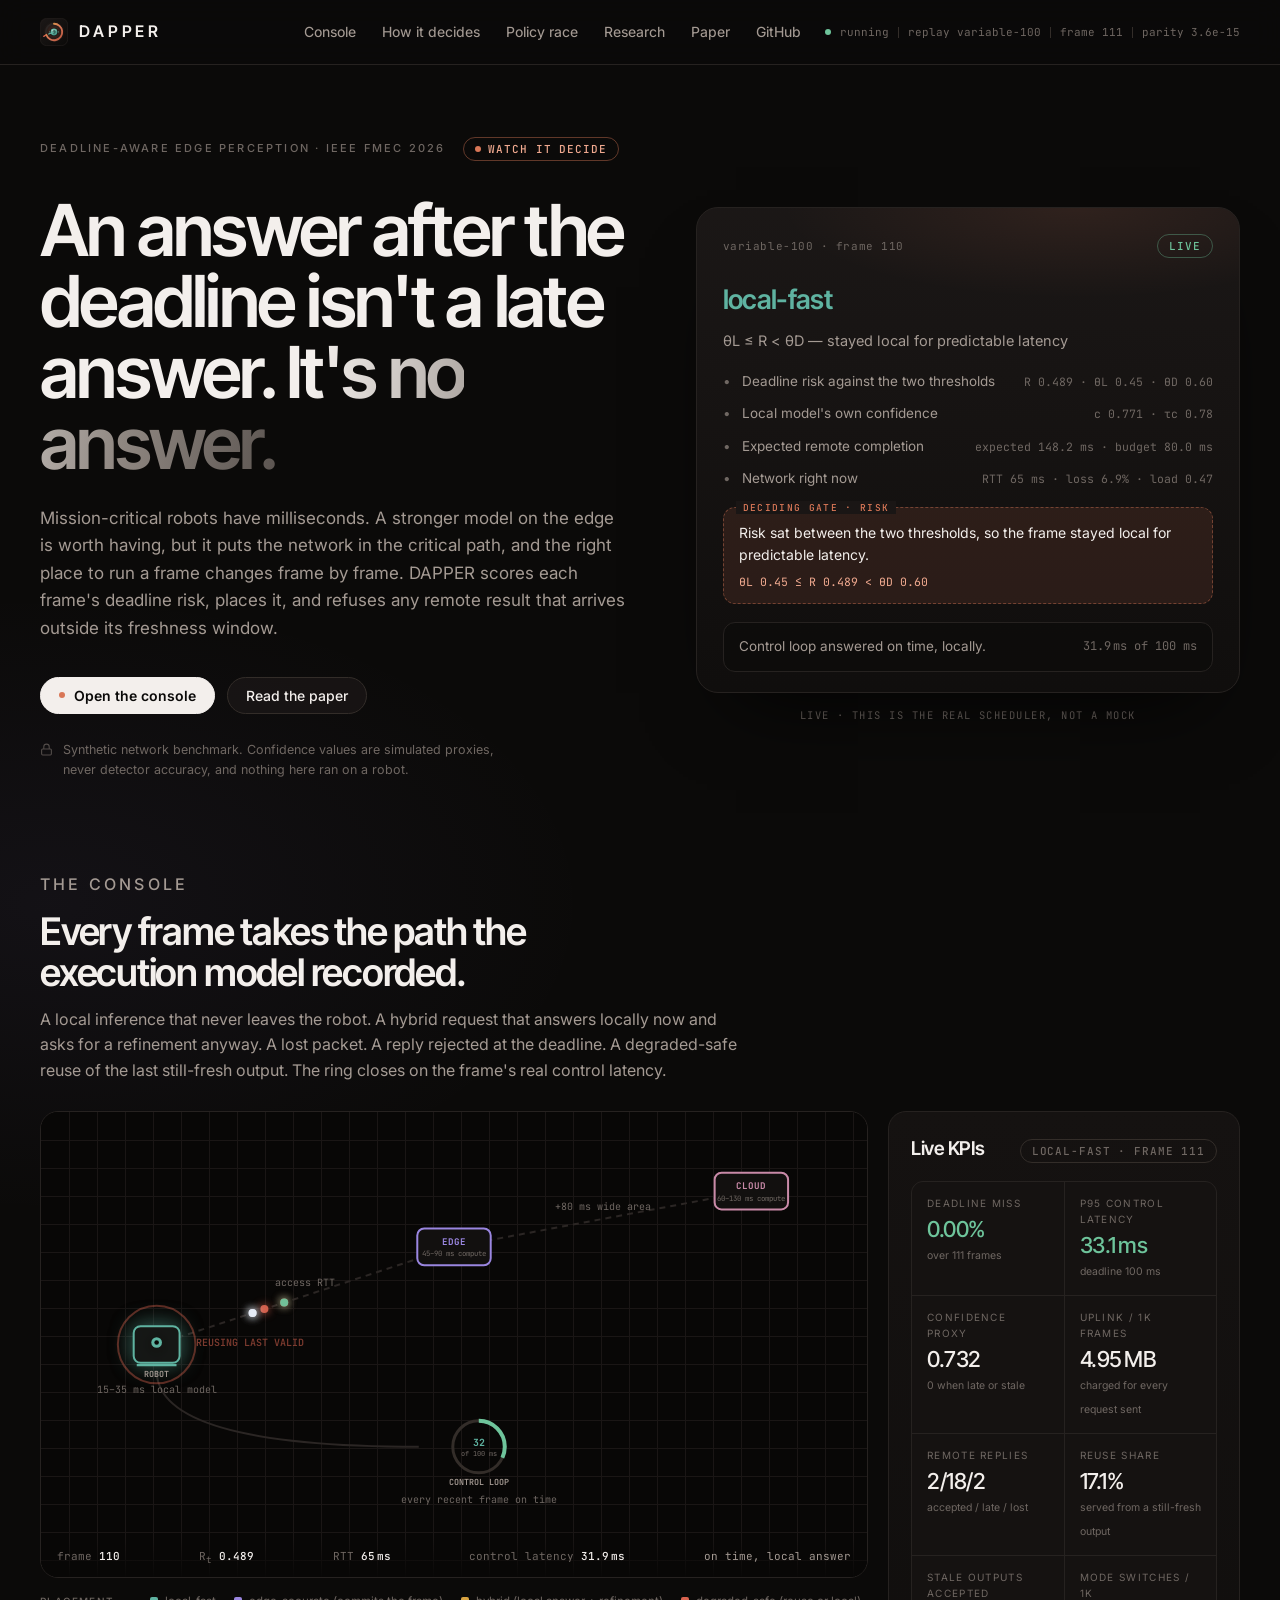
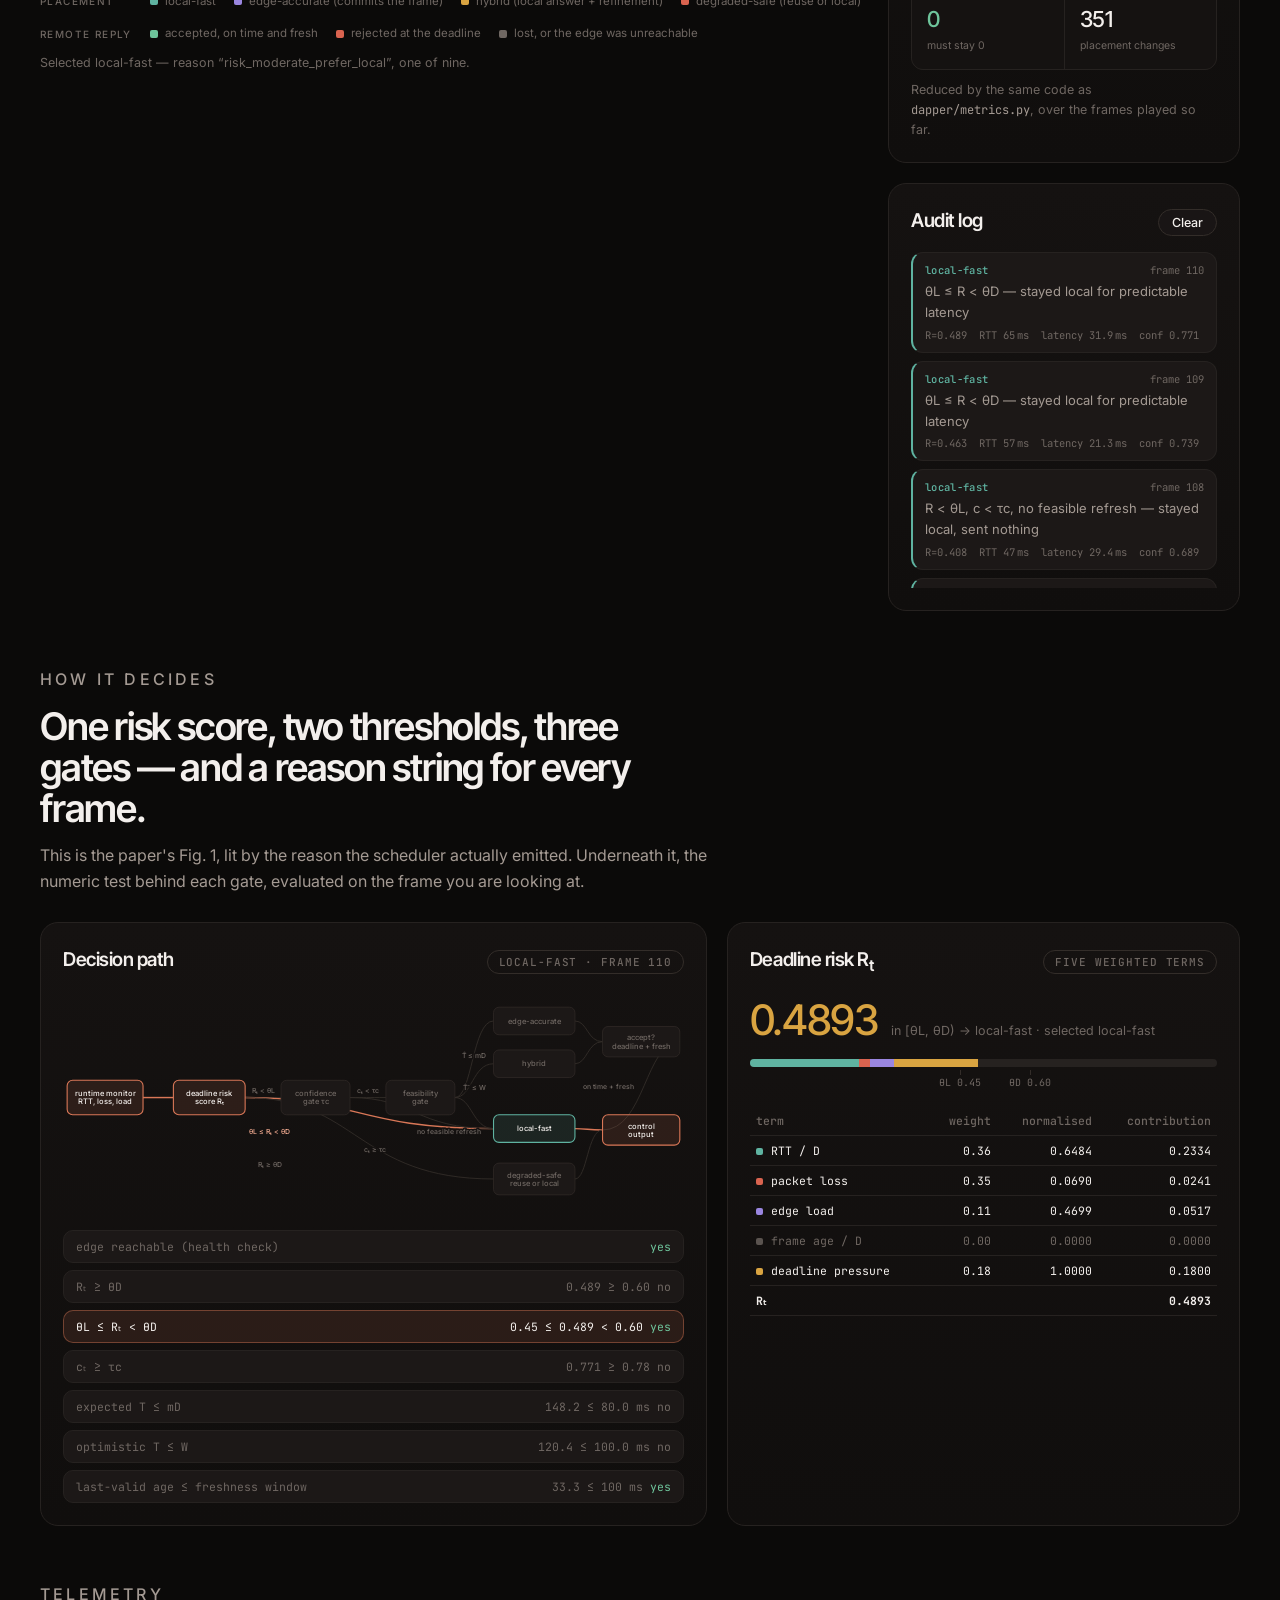
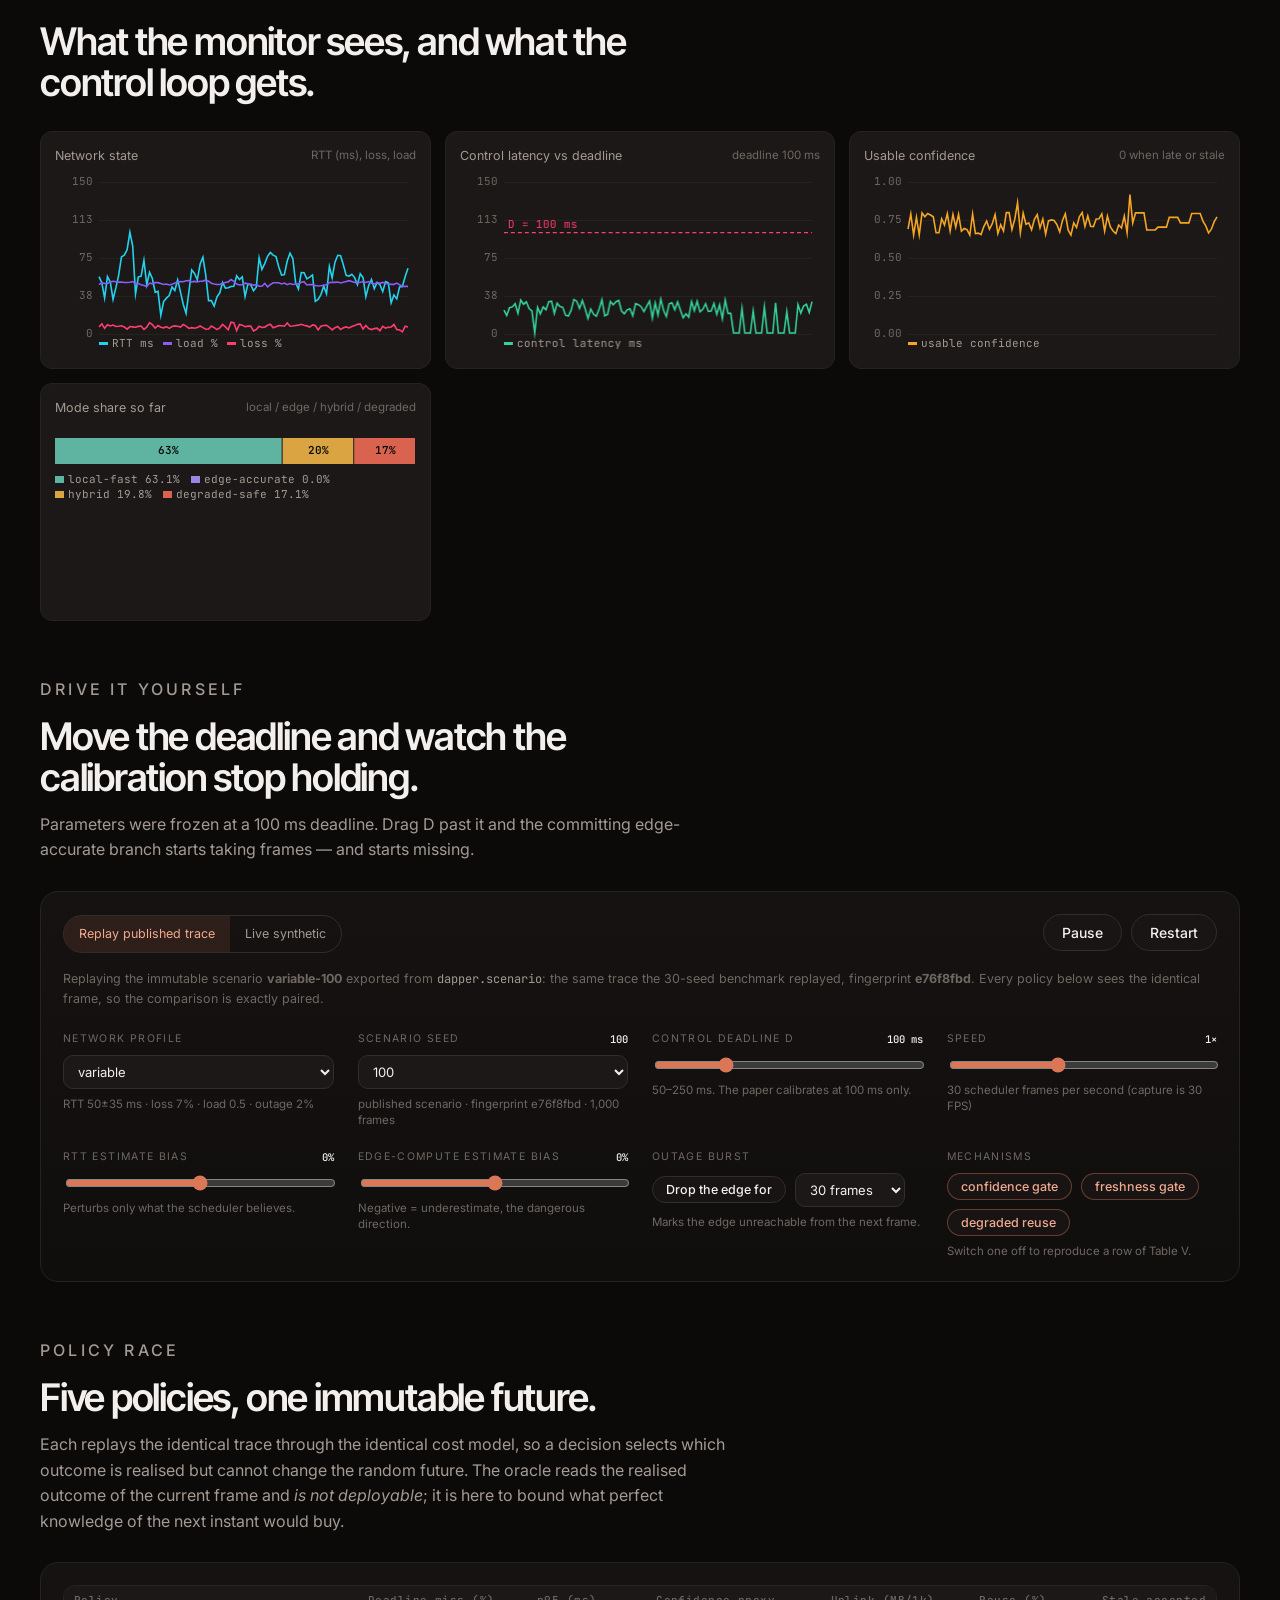
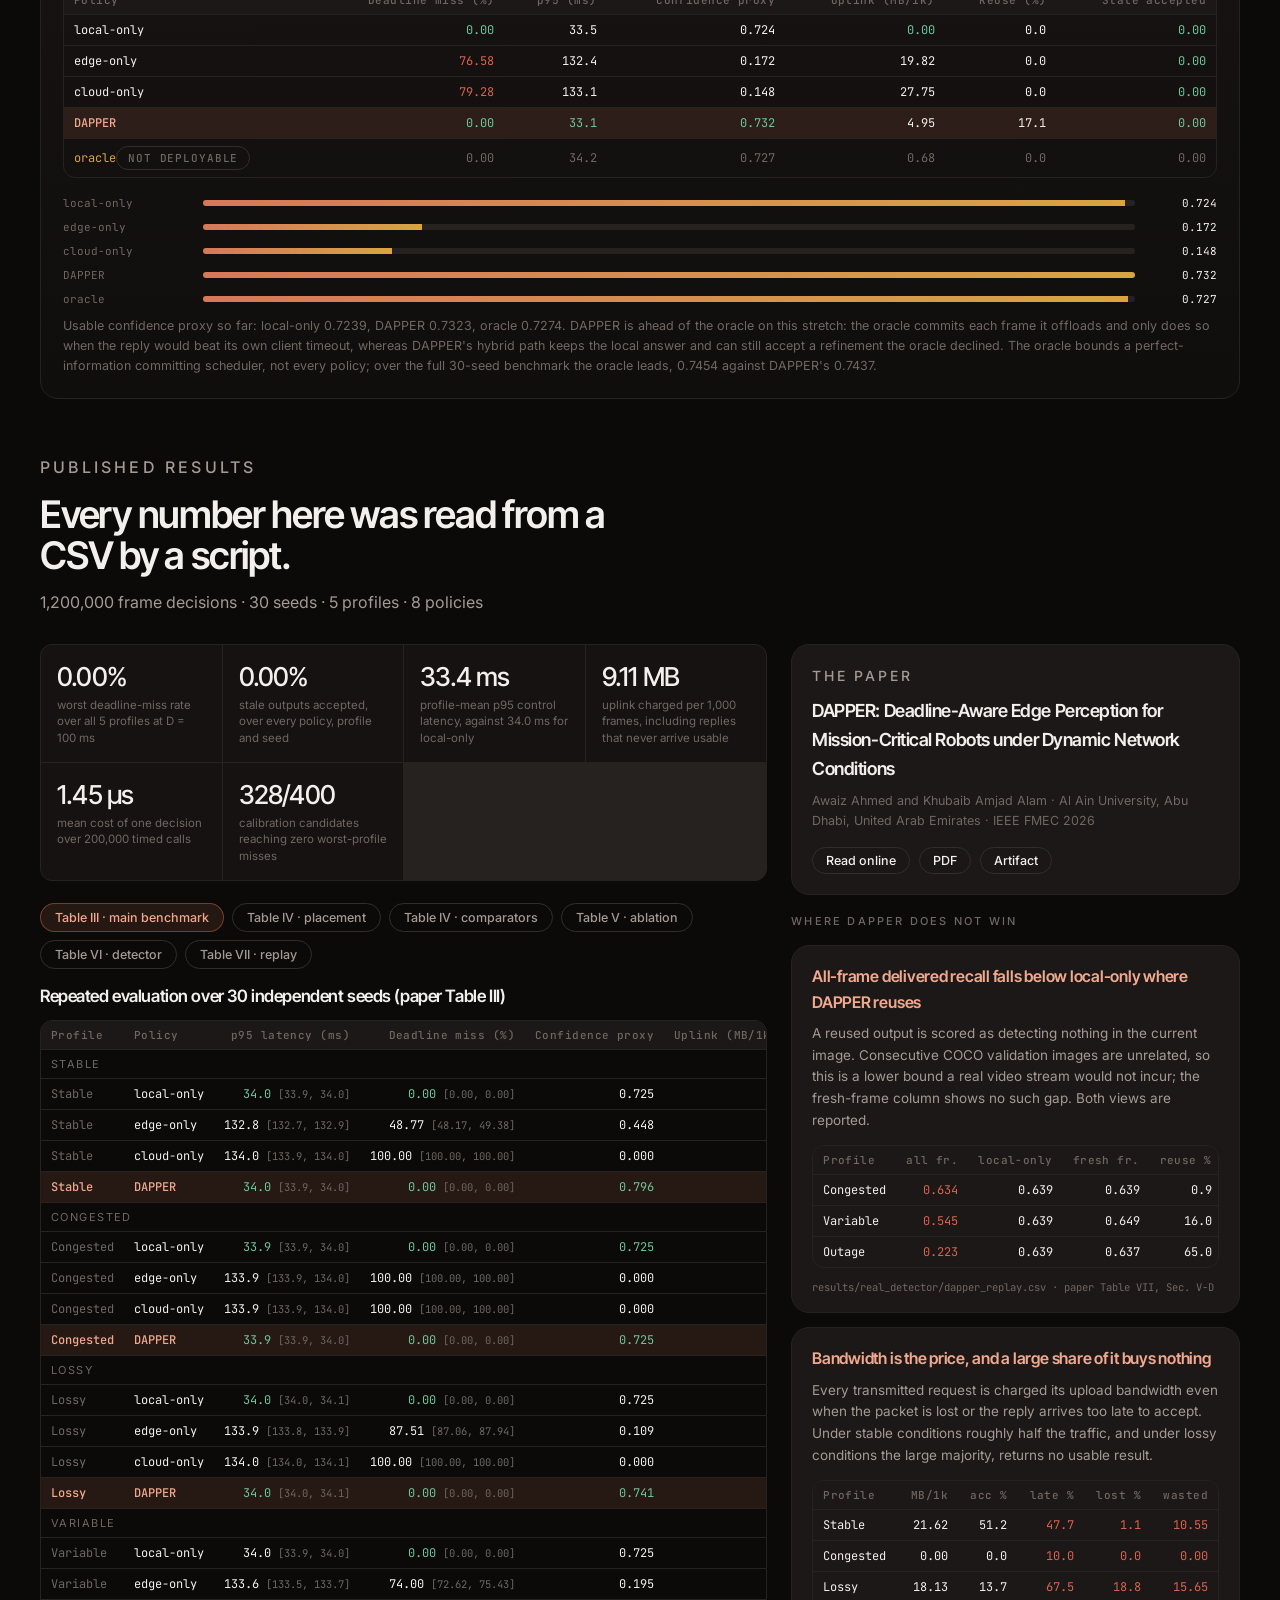
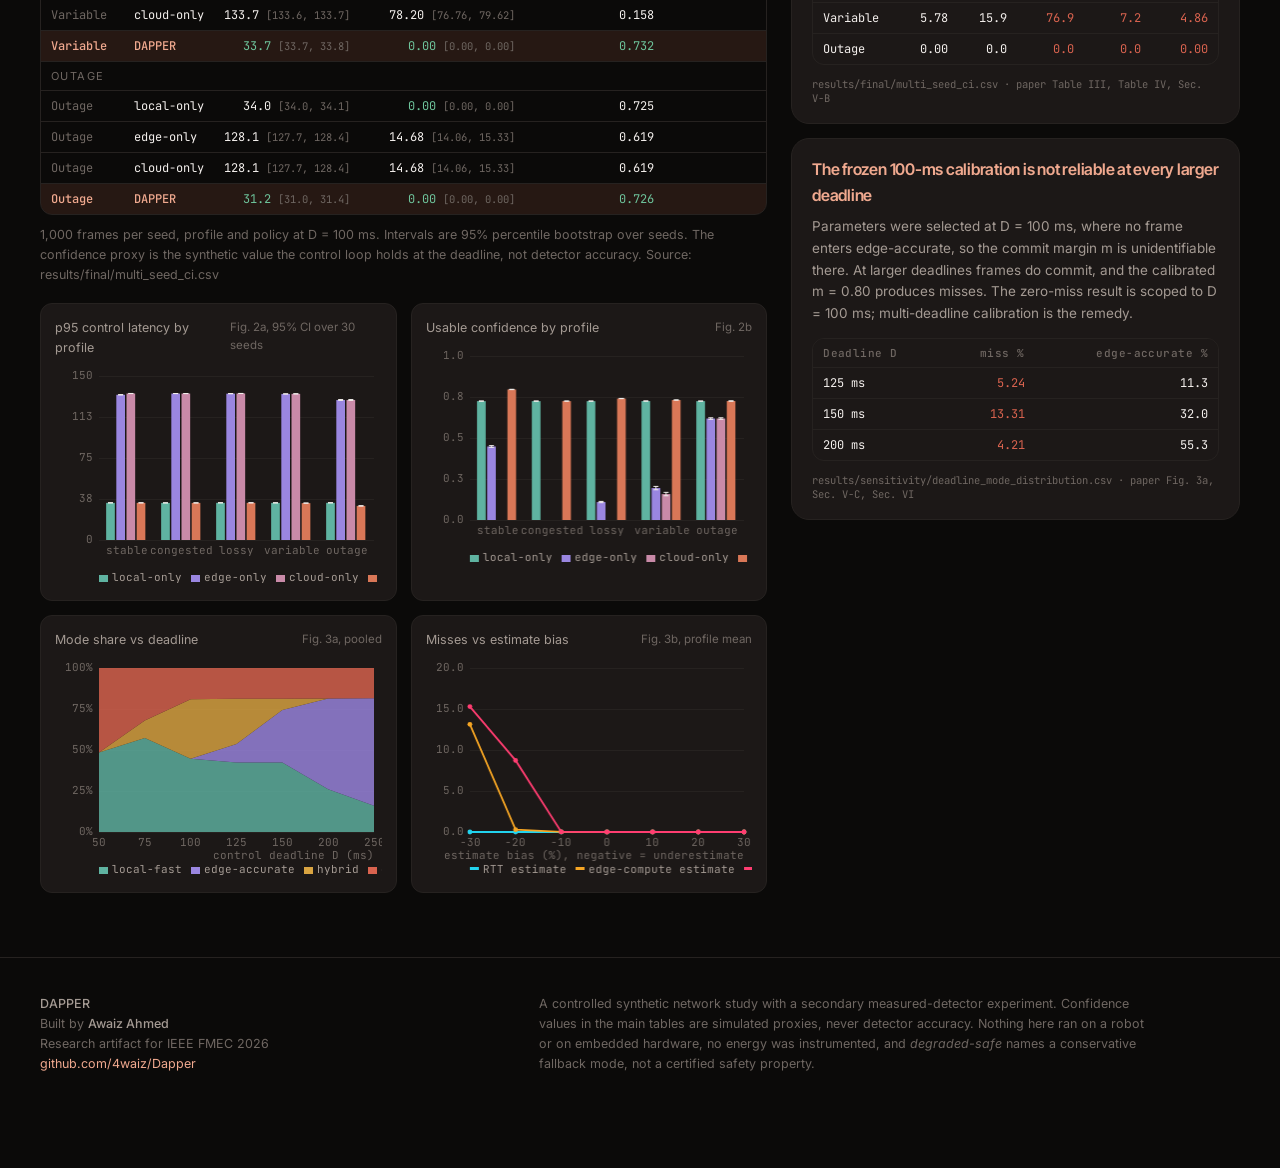
==== commit 19718c91: "deploy: editorial rebuild of the console and the paper page" ====
--- a/index.html
+++ b/index.html
@@ -3,49 +3,47 @@
 <head>
   <meta charset="utf-8" />
   <meta name="viewport" content="width=device-width, initial-scale=1" />
-  <title>DAPPER Mission Control</title>
-  <meta name="description" content="DAPPER Mission Control: a live deadline-aware perception scheduler for edge robotics, running the real per-frame decision rule in your browser against the published scenario traces from the IEEE FMEC 2026 paper." />
+  <title>DAPPER — deadline-aware edge perception</title>
+  <meta name="description" content="A perception result that arrives after the control deadline is no answer at all. DAPPER scores every frame's deadline risk and places it on the robot, on the edge, both, or on a conservative fallback. The real scheduler from the IEEE FMEC 2026 paper, running live in your browser." />
   <meta name="author" content="Awaiz Ahmed" />
-  <meta property="og:title" content="DAPPER Mission Control" />
-  <meta property="og:description" content="Deadline-aware edge perception placement for mission-critical robots. The real scheduler, running live on the published traces. Built by Awaiz Ahmed." />
+  <meta property="og:title" content="DAPPER — deadline-aware edge perception" />
+  <meta property="og:description" content="An answer after the deadline isn't a late answer. It's no answer. The real per-frame scheduler, running live. Built by Awaiz Ahmed." />
   <meta property="og:image" content="assets/social-preview.png" />
-  <meta name="theme-color" content="#04070e" />
+  <meta name="theme-color" content="#0b0a09" />
   <link rel="icon" type="image/svg+xml" href="assets/logo.svg" />
   <link rel="icon" type="image/png" sizes="32x32" href="assets/favicon-32.png" />
   <link rel="apple-touch-icon" href="assets/apple-touch-icon.png" />
   <link rel="preconnect" href="https://fonts.googleapis.com" />
   <link rel="preconnect" href="https://fonts.gstatic.com" crossorigin />
-  <link href="https://fonts.googleapis.com/css2?family=Inter:wght@400;500;600;700;800&family=JetBrains+Mono:wght@400;500;600&display=swap" rel="stylesheet" />
+  <link href="https://fonts.googleapis.com/css2?family=Inter+Tight:wght@400;500;600;700&family=Inter:wght@400;450;500;600&family=JetBrains+Mono:wght@400;500&display=swap" rel="stylesheet" />
   <link rel="stylesheet" href="css/app.css" />
 </head>
 <body>
   <div id="boot" class="boot" role="status" aria-live="polite">
     <div class="boot-card">
-      <img src="assets/logo.svg" alt="" class="boot-logo" width="88" height="88" />
+      <img src="assets/logo.svg" alt="" class="boot-logo" width="56" height="56" />
       <h1>DAPPER</h1>
-      <p class="boot-sub">Deadline-Aware Perception Placement for Edge Robotics</p>
+      <p class="boot-sub">Deadline-aware perception placement</p>
       <div class="boot-bar"><div id="boot-fill" class="boot-fill"></div></div>
-      <ol id="boot-log" class="boot-log mono"></ol>
+      <ol id="boot-log" class="boot-log"></ol>
     </div>
   </div>
 
   <header class="topbar">
-    <a class="brand" href="#top" aria-label="DAPPER Mission Control home">
-      <img src="assets/logo.svg" alt="DAPPER logo" width="34" height="34" />
+    <a class="brand" href="#top" aria-label="DAPPER home">
+      <img src="assets/logo.svg" alt="" width="28" height="28" />
       <span class="brand-name">DAPPER</span>
-      <span class="brand-sub">Mission Control</span>
     </a>
     <nav class="nav" aria-label="Sections">
-      <a href="#mission">Mission control</a>
-      <a href="#decision">Decision path</a>
-      <a href="#telemetry">Telemetry</a>
+      <a href="#mission">Console</a>
+      <a href="#decision">How it decides</a>
       <a href="#race">Policy race</a>
       <a href="#research">Research</a>
       <a href="paper/">Paper</a>
       <a href="https://github.com/4waiz/Dapper" target="_blank" rel="noopener">GitHub</a>
     </nav>
-    <div class="status mono">
-      <span id="status-dot" class="dot"></span><span id="status-text">BOOTING</span>
+    <div class="status">
+      <span id="status-dot" class="dot-live"></span><span id="status-text">booting</span>
       <span class="sep"></span><span id="status-mode">—</span>
       <span class="sep"></span><span id="status-frame">0</span>
       <span class="sep"></span><span id="status-parity" title="Worst disagreement between this browser engine and the Python engine on the loaded trace">parity —</span>
@@ -53,103 +51,157 @@
   </header>
 
   <main id="top">
-    <!-- 1. the scene -->
-    <section id="mission" class="mission">
-      <div class="panel">
-        <div class="panel-head">
-          <h2>Robot → edge → cloud</h2>
-          <span id="stage-chip" class="chip mono">—</span>
-        </div>
-        <div class="stage">
-          <canvas id="scene" width="1280" height="720" aria-label="Animated robot, edge and cloud perception pipeline"></canvas>
-          <div class="stage-bar mono">
-            <span>frame <b id="sc-frame">0</b></span>
-            <span>R<sub>t</sub> <b id="sc-risk">—</b></span>
-            <span>RTT <b id="sc-rtt">—</b></span>
-            <span>control latency <b id="sc-lat">—</b></span>
-            <span id="sc-verdict">—</span>
-          </div>
-        </div>
-        <div class="legend">
-          <span><b>placement</b></span>
-          <span><i style="background:var(--local)"></i> local-fast</span>
-          <span><i style="background:var(--edge)"></i> edge-accurate (commits the frame)</span>
-          <span><i style="background:var(--hybrid)"></i> hybrid (local answer + refinement)</span>
-          <span><i style="background:var(--degraded)"></i> degraded-safe (reuse or local)</span>
-        </div>
-        <div class="legend">
-          <span><b>remote reply</b></span>
-          <span><i style="background:var(--green)"></i> accepted, on time and fresh</span>
-          <span><i style="background:var(--rose)"></i> rejected at the deadline</span>
-          <span><i style="background:var(--text-3)"></i> lost, or the edge was unreachable</span>
-        </div>
-        <p class="note" id="scene-note">Synthetic network study. The confidence values are simulated proxies, not detector accuracy, and nothing here is a physical-robot or safety result.</p>
-      </div>
-
-      <aside class="rail">
-        <div class="panel">
-          <div class="panel-head">
-            <h2>Live KPIs</h2>
-            <span id="kpi-scope" class="chip mono">—</span>
-          </div>
-          <div class="kpis" id="kpis"></div>
-          <p class="note">Computed by the same reduction as <code>dapper/metrics.py</code>, over the frames played so far.</p>
-        </div>
-
-        <div class="panel audit">
-          <div class="panel-head">
-            <h2>Decision audit log</h2>
-            <button id="audit-clear" class="ghost small" type="button">Clear</button>
-          </div>
-          <ol id="audit" class="audit-list" aria-live="polite"></ol>
-          <p id="audit-empty" class="empty">Every frame is logged with the gate that fired and its reason string, drawn from a closed set of nine.</p>
-        </div>
-      </aside>
-    </section>
-
-    <!-- 2 + 3. decision path and risk score -->
-    <section id="decision" class="reason-row">
-      <div class="panel">
-        <div class="panel-head">
-          <h2>Decision path (paper Fig. 1)</h2>
-          <span id="path-chip" class="chip mono">—</span>
-        </div>
-        <div class="pathwrap" id="pathwrap"></div>
-        <ul class="gate-tests mono" id="gate-tests"></ul>
-      </div>
-
-      <div class="panel">
-        <div class="panel-head">
-          <h2>Deadline-risk score R<sub>t</sub></h2>
-          <span class="chip mono">five weighted terms, clipped to [0,1]</span>
-        </div>
-        <div class="risk-total mono">
-          <b id="risk-value">—</b>
-          <span id="risk-verdict">—</span>
-        </div>
-        <div class="risk-bar" id="risk-bar"></div>
-        <div class="risk-marks mono" id="risk-marks"></div>
-        <table class="terms" id="risk-terms"></table>
-      </div>
-    </section>
-
-    <!-- 4. rolling telemetry -->
-    <section id="telemetry" class="panel">
-      <div class="panel-head">
-        <h2>Telemetry</h2>
-        <span class="chip mono">rolling window, newest on the right</span>
+    <!-- ───────────────────────── hero ───────────────────────── -->
+    <section class="hero">
+      <div>
+        <div class="hero-eyebrow">
+          <p class="eyebrow">Deadline-aware edge perception · IEEE FMEC 2026</p>
+          <span class="tag accent"><span class="dot" style="width:6px;height:6px;border-radius:50%;background:var(--accent)"></span> watch it decide</span>
+        </div>
+        <h1>An answer after the deadline isn't a late answer. <span class="fade">It's no answer.</span></h1>
+        <p class="sub">Mission-critical robots have milliseconds. A stronger model on the edge is worth having, but it puts the network in the critical path, and the right place to run a frame changes frame by frame. DAPPER scores each frame's deadline risk, places it, and refuses any remote result that arrives outside its freshness window.</p>
+        <div class="hero-actions">
+          <a class="pill solid" href="#mission"><span class="dot"></span> Open the console</a>
+          <a class="pill" href="paper/">Read the paper</a>
+        </div>
+        <p class="hero-foot">
+          <svg width="13" height="13" viewBox="0 0 24 24" fill="none" stroke="currentColor" stroke-width="2" aria-hidden="true"><rect x="3" y="11" width="18" height="11" rx="2"/><path d="M7 11V7a5 5 0 0 1 10 0v4"/></svg>
+          Synthetic network benchmark. Confidence values are simulated proxies, never detector accuracy, and nothing here ran on a robot.
+        </p>
+      </div>
+
+      <div>
+        <div class="decision-card">
+          <div class="dc-top">
+            <span class="dc-src" id="hero-src">dapper · frame 0</span>
+            <span class="tag" id="hero-state">live</span>
+          </div>
+          <h2 class="dc-mode" id="hero-mode">—</h2>
+          <p class="dc-why" id="hero-why">Loading the frozen configuration and a published scenario trace.</p>
+          <ul class="dc-tests" id="hero-tests"></ul>
+          <div class="dc-critical">
+            <span class="label" id="hero-critical-label">deciding gate</span>
+            <p id="hero-critical-text">—</p>
+            <span class="expr" id="hero-critical-expr"></span>
+          </div>
+          <div class="dc-foot">
+            <span id="hero-verdict">—</span>
+            <span class="val" id="hero-latency">—</span>
+          </div>
+        </div>
+        <p class="dc-caption">Live · this is the real scheduler, not a mock</p>
+      </div>
+    </section>
+
+    <!-- ───────────────────────── console ───────────────────────── -->
+    <section id="mission">
+      <div class="sec-head">
+        <p class="eyebrow">The console</p>
+        <h2>Every frame takes the path the execution model recorded.</h2>
+        <p>A local inference that never leaves the robot. A hybrid request that answers locally now and asks for a refinement anyway. A lost packet. A reply rejected at the deadline. A degraded-safe reuse of the last still-fresh output. The ring closes on the frame's real control latency.</p>
+      </div>
+
+      <div class="stage-wrap">
+        <div>
+          <div class="stage">
+            <canvas id="scene" width="1280" height="720" aria-label="Animated robot, edge and cloud perception pipeline"></canvas>
+            <div class="stage-bar">
+              <span>frame <b id="sc-frame">0</b></span>
+              <span>R<sub>t</sub> <b id="sc-risk">—</b></span>
+              <span>RTT <b id="sc-rtt">—</b></span>
+              <span>control latency <b id="sc-lat">—</b></span>
+              <span id="sc-verdict">—</span>
+            </div>
+          </div>
+          <div class="legend">
+            <span><b>placement</b></span>
+            <span><i style="background:var(--local)"></i> local-fast</span>
+            <span><i style="background:var(--edge)"></i> edge-accurate (commits the frame)</span>
+            <span><i style="background:var(--hybrid)"></i> hybrid (local answer + refinement)</span>
+            <span><i style="background:var(--degraded)"></i> degraded-safe (reuse or local)</span>
+          </div>
+          <div class="legend">
+            <span><b>remote reply</b></span>
+            <span><i style="background:var(--ok)"></i> accepted, on time and fresh</span>
+            <span><i style="background:var(--degraded)"></i> rejected at the deadline</span>
+            <span><i style="background:var(--text-3)"></i> lost, or the edge was unreachable</span>
+          </div>
+          <p class="fine" id="stage-chip"></p>
+        </div>
+
+        <aside class="rail">
+          <div class="card">
+            <div class="card-head">
+              <h2>Live KPIs</h2>
+              <span class="tag" id="kpi-scope">—</span>
+            </div>
+            <div class="kpis" id="kpis"></div>
+            <p class="fine">Reduced by the same code as <code>dapper/metrics.py</code>, over the frames played so far.</p>
+          </div>
+
+          <div class="card">
+            <div class="card-head">
+              <h2>Audit log</h2>
+              <button id="audit-clear" class="pill small" type="button">Clear</button>
+            </div>
+            <ol id="audit" class="audit-list" aria-live="polite"></ol>
+            <p id="audit-empty" class="empty">Every frame is logged with the gate that fired and its reason string, drawn from a closed set of nine.</p>
+          </div>
+        </aside>
+      </div>
+    </section>
+
+    <!-- ───────────────────────── decision path ───────────────────────── -->
+    <section id="decision">
+      <div class="sec-head">
+        <p class="eyebrow">How it decides</p>
+        <h2>One risk score, two thresholds, three gates — and a reason string for every frame.</h2>
+        <p>This is the paper's Fig. 1, lit by the reason the scheduler actually emitted. Underneath it, the numeric test behind each gate, evaluated on the frame you are looking at.</p>
+      </div>
+
+      <div class="two-col">
+        <div class="card">
+          <div class="card-head">
+            <h2>Decision path</h2>
+            <span class="tag" id="path-chip">—</span>
+          </div>
+          <div class="pathwrap" id="pathwrap"></div>
+          <ul class="gate-tests" id="gate-tests"></ul>
+        </div>
+
+        <div class="card">
+          <div class="card-head">
+            <h2>Deadline risk R<sub>t</sub></h2>
+            <span class="tag">five weighted terms</span>
+          </div>
+          <div class="risk-total">
+            <b id="risk-value">—</b>
+            <span id="risk-verdict">—</span>
+          </div>
+          <div class="risk-bar" id="risk-bar"></div>
+          <div class="risk-marks" id="risk-marks"></div>
+          <table class="terms" id="risk-terms"></table>
+        </div>
+      </div>
+    </section>
+
+    <!-- ───────────────────────── telemetry ───────────────────────── -->
+    <section id="telemetry">
+      <div class="sec-head">
+        <p class="eyebrow">Telemetry</p>
+        <h2>What the monitor sees, and what the control loop gets.</h2>
       </div>
       <div class="charts">
         <figure class="chart">
-          <figcaption>Network state <em>RTT (ms), loss, normalised load</em></figcaption>
+          <figcaption>Network state <em>RTT (ms), loss, load</em></figcaption>
           <canvas id="ch-net" height="150"></canvas>
         </figure>
         <figure class="chart">
-          <figcaption>Control latency vs deadline D <em id="ch-lat-cap">—</em></figcaption>
+          <figcaption>Control latency vs deadline <em id="ch-lat-cap">—</em></figcaption>
           <canvas id="ch-lat" height="150"></canvas>
         </figure>
         <figure class="chart">
-          <figcaption>Usable confidence proxy <em>0 when late or stale</em></figcaption>
+          <figcaption>Usable confidence <em>0 when late or stale</em></figcaption>
           <canvas id="ch-conf" height="150"></canvas>
         </figure>
         <figure class="chart">
@@ -159,162 +211,172 @@
       </div>
     </section>
 
-    <!-- controls -->
-    <section id="controls" class="panel">
-      <div class="panel-head">
-        <h2>Scenario control</h2>
-        <div class="ctl-row">
-          <div class="seg" role="group" aria-label="Scenario source">
-            <button id="src-replay" class="on" type="button">Replay published trace</button>
-            <button id="src-live" type="button">Live synthetic</button>
-          </div>
-          <button id="play" class="primary" type="button">Pause</button>
-          <button id="reset" class="ghost" type="button">Restart</button>
-        </div>
-      </div>
-      <p class="hint" id="source-hint">—</p>
-
-      <div class="controls">
-        <div class="ctl">
-          <label for="profile">Network profile</label>
-          <select id="profile" class="mono"></select>
-          <span class="sub" id="profile-sub">—</span>
-        </div>
-        <div class="ctl">
-          <label for="seed">Scenario seed <b id="seed-val">100</b></label>
-          <select id="seed" class="mono"></select>
-          <span class="sub" id="seed-sub">—</span>
-        </div>
-        <div class="ctl">
-          <label for="deadline">Control deadline D <b id="deadline-val">100 ms</b></label>
-          <input id="deadline" type="range" min="50" max="250" step="5" value="100" />
-          <span class="sub">50–250 ms. The paper calibrates at 100 ms only.</span>
-        </div>
-        <div class="ctl">
-          <label for="speed">Speed <b id="speed-val">1×</b></label>
-          <input id="speed" type="range" min="0" max="5" step="1" value="2" />
-          <span class="sub" id="speed-sub">—</span>
-        </div>
-        <div class="ctl">
-          <label for="bias-rtt">RTT estimate bias <b id="bias-rtt-val">0%</b></label>
-          <input id="bias-rtt" type="range" min="-30" max="30" step="5" value="0" />
-          <span class="sub">Perturbs only what the scheduler believes.</span>
-        </div>
-        <div class="ctl">
-          <label for="bias-compute">Edge-compute estimate bias <b id="bias-compute-val">0%</b></label>
-          <input id="bias-compute" type="range" min="-30" max="30" step="5" value="0" />
-          <span class="sub">Negative = underestimate, the dangerous direction.</span>
-        </div>
-        <div class="ctl">
-          <label>Outage burst injector</label>
+    <!-- ───────────────────────── controls ───────────────────────── -->
+    <section id="controls">
+      <div class="sec-head">
+        <p class="eyebrow">Drive it yourself</p>
+        <h2>Move the deadline and watch the calibration stop holding.</h2>
+        <p>Parameters were frozen at a 100 ms deadline. Drag D past it and the committing edge-accurate branch starts taking frames — and starts missing.</p>
+      </div>
+
+      <div class="card">
+        <div class="card-head">
           <div class="ctl-row">
-            <button id="inject" type="button">Drop the edge for</button>
-            <select id="inject-len" class="mono">
-              <option value="15">15 frames</option>
-              <option value="30" selected>30 frames</option>
-              <option value="60">60 frames</option>
-              <option value="120">120 frames</option>
-            </select>
-          </div>
-          <span class="sub">Marks the edge unreachable from the next frame.</span>
-        </div>
-        <div class="ctl">
-          <label>Mechanisms</label>
+            <div class="seg" role="group" aria-label="Scenario source">
+              <button id="src-replay" class="on" type="button">Replay published trace</button>
+              <button id="src-live" type="button">Live synthetic</button>
+            </div>
+          </div>
           <div class="ctl-row">
-            <button id="g-conf" class="small on" type="button">confidence gate</button>
-            <button id="g-fresh" class="small on" type="button">freshness gate</button>
-            <button id="g-reuse" class="small on" type="button">degraded reuse</button>
-          </div>
-          <span class="sub">Switch one off to reproduce a row of the paper's Table V.</span>
-        </div>
-      </div>
-
-      <div class="custom-grid" id="custom-grid" hidden>
-        <div class="ctl">
-          <label for="c-rtt">RTT mean <b id="c-rtt-val">—</b></label>
-          <input id="c-rtt" type="range" min="5" max="300" step="5" value="50" />
-        </div>
-        <div class="ctl">
-          <label for="c-jit">RTT std <b id="c-jit-val">—</b></label>
-          <input id="c-jit" type="range" min="0" max="100" step="5" value="35" />
-        </div>
-        <div class="ctl">
-          <label for="c-loss">Packet loss <b id="c-loss-val">—</b></label>
-          <input id="c-loss" type="range" min="0" max="50" step="1" value="7" />
-        </div>
-        <div class="ctl">
-          <label for="c-load">Edge load <b id="c-load-val">—</b></label>
-          <input id="c-load" type="range" min="0" max="100" step="5" value="50" />
-        </div>
-        <div class="ctl">
-          <label for="c-out">Outage probability <b id="c-out-val">—</b></label>
-          <input id="c-out" type="range" min="0" max="50" step="1" value="2" />
-        </div>
-      </div>
-    </section>
-
-    <!-- 6. policy race -->
-    <section id="race" class="panel">
-      <div class="panel-head">
-        <h2>Policy race</h2>
-        <span class="chip mono">same paired scenario, same execution model</span>
-      </div>
-      <p class="lead">Every policy replays the identical immutable trace through the identical cost model, so a decision selects which outcome is realised but cannot change the random future. The oracle reads the realised outcome of the current frame and <em>is not deployable</em>; it is here to bound what perfect knowledge of the next instant would buy.</p>
-      <div class="race-wrap"><table class="race" id="race-table"></table></div>
-      <div class="race-bars" id="race-bars"></div>
-      <p class="note" id="race-note">—</p>
-    </section>
-
-    <!-- 7. research -->
-    <section id="research" class="panel">
-      <div class="panel-head">
-        <h2>Published results</h2>
-        <span id="research-chip" class="chip mono">—</span>
-      </div>
+            <button id="play" class="pill" type="button"><span class="dot"></span> Pause</button>
+            <button id="reset" class="pill" type="button">Restart</button>
+          </div>
+        </div>
+        <p class="fine" id="source-hint">—</p>
+
+        <div class="controls" style="margin-top:22px">
+          <div class="ctl">
+            <label for="profile">Network profile</label>
+            <select id="profile"></select>
+            <span class="sub" id="profile-sub">—</span>
+          </div>
+          <div class="ctl">
+            <label for="seed">Scenario seed <b id="seed-val">100</b></label>
+            <select id="seed"></select>
+            <span class="sub" id="seed-sub">—</span>
+          </div>
+          <div class="ctl">
+            <label for="deadline">Control deadline D <b id="deadline-val">100 ms</b></label>
+            <input id="deadline" type="range" min="50" max="250" step="5" value="100" />
+            <span class="sub">50–250 ms. The paper calibrates at 100 ms only.</span>
+          </div>
+          <div class="ctl">
+            <label for="speed">Speed <b id="speed-val">1×</b></label>
+            <input id="speed" type="range" min="0" max="5" step="1" value="2" />
+            <span class="sub" id="speed-sub">—</span>
+          </div>
+          <div class="ctl">
+            <label for="bias-rtt">RTT estimate bias <b id="bias-rtt-val">0%</b></label>
+            <input id="bias-rtt" type="range" min="-30" max="30" step="5" value="0" />
+            <span class="sub">Perturbs only what the scheduler believes.</span>
+          </div>
+          <div class="ctl">
+            <label for="bias-compute">Edge-compute estimate bias <b id="bias-compute-val">0%</b></label>
+            <input id="bias-compute" type="range" min="-30" max="30" step="5" value="0" />
+            <span class="sub">Negative = underestimate, the dangerous direction.</span>
+          </div>
+          <div class="ctl">
+            <label>Outage burst</label>
+            <div class="ctl-row">
+              <button id="inject" class="pill small" type="button">Drop the edge for</button>
+              <select id="inject-len">
+                <option value="15">15 frames</option>
+                <option value="30" selected>30 frames</option>
+                <option value="60">60 frames</option>
+                <option value="120">120 frames</option>
+              </select>
+            </div>
+            <span class="sub">Marks the edge unreachable from the next frame.</span>
+          </div>
+          <div class="ctl">
+            <label>Mechanisms</label>
+            <div class="ctl-row">
+              <button id="g-conf" class="pill small on" type="button">confidence gate</button>
+              <button id="g-fresh" class="pill small on" type="button">freshness gate</button>
+              <button id="g-reuse" class="pill small on" type="button">degraded reuse</button>
+            </div>
+            <span class="sub">Switch one off to reproduce a row of Table V.</span>
+          </div>
+        </div>
+
+        <div class="custom-grid" id="custom-grid" hidden>
+          <div class="ctl">
+            <label for="c-rtt">RTT mean <b id="c-rtt-val">—</b></label>
+            <input id="c-rtt" type="range" min="5" max="300" step="5" value="50" />
+          </div>
+          <div class="ctl">
+            <label for="c-jit">RTT std <b id="c-jit-val">—</b></label>
+            <input id="c-jit" type="range" min="0" max="100" step="5" value="35" />
+          </div>
+          <div class="ctl">
+            <label for="c-loss">Packet loss <b id="c-loss-val">—</b></label>
+            <input id="c-loss" type="range" min="0" max="50" step="1" value="7" />
+          </div>
+          <div class="ctl">
+            <label for="c-load">Edge load <b id="c-load-val">—</b></label>
+            <input id="c-load" type="range" min="0" max="100" step="5" value="50" />
+          </div>
+          <div class="ctl">
+            <label for="c-out">Outage probability <b id="c-out-val">—</b></label>
+            <input id="c-out" type="range" min="0" max="50" step="1" value="2" />
+          </div>
+        </div>
+      </div>
+    </section>
+
+    <!-- ───────────────────────── policy race ───────────────────────── -->
+    <section id="race">
+      <div class="sec-head">
+        <p class="eyebrow">Policy race</p>
+        <h2>Five policies, one immutable future.</h2>
+        <p>Each replays the identical trace through the identical cost model, so a decision selects which outcome is realised but cannot change the random future. The oracle reads the realised outcome of the current frame and <em>is not deployable</em>; it is here to bound what perfect knowledge of the next instant would buy.</p>
+      </div>
+      <div class="card">
+        <div class="table-wrap"><table class="race" id="race-table"></table></div>
+        <div class="race-bars" id="race-bars"></div>
+        <p class="fine" id="race-note">—</p>
+      </div>
+    </section>
+
+    <!-- ───────────────────────── research ───────────────────────── -->
+    <section id="research">
+      <div class="sec-head">
+        <p class="eyebrow">Published results</p>
+        <h2>Every number here was read from a CSV by a script.</h2>
+        <p id="research-chip">—</p>
+      </div>
+
       <div class="research-grid">
         <div>
           <div class="headline" id="headline"></div>
           <div class="tabs" role="tablist" id="table-tabs"></div>
-          <h3 id="table-title" style="margin-bottom:6px"></h3>
+          <h3 id="table-title" style="margin-bottom:10px;font-size:17px;font-weight:600"></h3>
           <div class="table-wrap"><table class="data" id="data-table"></table></div>
-          <p class="note" id="table-caption"></p>
-          <div class="charts" style="margin-top:16px">
+          <p class="fine" id="table-caption"></p>
+          <div class="charts" style="margin-top:18px">
             <figure class="chart">
-              <figcaption>p95 control latency by profile <em>paper Fig. 2a, 95% CI over 30 seeds</em></figcaption>
-              <canvas id="ch-p95" height="200"></canvas>
+              <figcaption>p95 control latency by profile <em>Fig. 2a, 95% CI over 30 seeds</em></figcaption>
+              <canvas id="ch-p95" height="220"></canvas>
             </figure>
             <figure class="chart">
-              <figcaption>Usable confidence proxy by profile <em>paper Fig. 2b</em></figcaption>
-              <canvas id="ch-confidence" height="200"></canvas>
+              <figcaption>Usable confidence by profile <em>Fig. 2b</em></figcaption>
+              <canvas id="ch-confidence" height="220"></canvas>
             </figure>
             <figure class="chart">
-              <figcaption>Mode share vs control deadline <em>paper Fig. 3a, pooled over profiles</em></figcaption>
-              <canvas id="ch-deadline" height="200"></canvas>
+              <figcaption>Mode share vs deadline <em>Fig. 3a, pooled</em></figcaption>
+              <canvas id="ch-deadline" height="220"></canvas>
             </figure>
             <figure class="chart">
-              <figcaption>Deadline misses vs estimate bias <em>paper Fig. 3b, profile mean</em></figcaption>
-              <canvas id="ch-bias" height="200"></canvas>
+              <figcaption>Misses vs estimate bias <em>Fig. 3b, profile mean</em></figcaption>
+              <canvas id="ch-bias" height="220"></canvas>
             </figure>
           </div>
         </div>
 
         <div class="research-side">
           <div class="paper-card">
-            <img src="assets/logo.svg" alt="" width="46" height="46" />
-            <div>
-              <h3>Read the paper</h3>
-              <p>DAPPER: Deadline-Aware Edge Perception for Mission-Critical Robots under Dynamic Network Conditions</p>
-              <p class="authors">Awaiz Ahmed and Khubaib Amjad Alam · Al Ain University, Abu Dhabi, United Arab Emirates · IEEE FMEC 2026</p>
-              <div class="paper-links">
-                <a class="primary" href="paper/">Read online</a>
-                <a class="ghost" href="paper/dapper-fmec2026.pdf">PDF</a>
-                <a class="ghost" href="https://github.com/4waiz/Dapper">Artifact</a>
-              </div>
-            </div>
-          </div>
-
-          <div class="panel" style="background:transparent;padding:0;border:0">
-            <h2 style="margin-bottom:10px">Where DAPPER does not win</h2>
+            <p class="eyebrow" style="margin-bottom:10px">The paper</p>
+            <h3>DAPPER: Deadline-Aware Edge Perception for Mission-Critical Robots under Dynamic Network Conditions</h3>
+            <p class="authors">Awaiz Ahmed and Khubaib Amjad Alam · Al Ain University, Abu Dhabi, United Arab Emirates · IEEE FMEC 2026</p>
+            <div class="paper-links">
+              <a class="pill small" href="paper/">Read online</a>
+              <a class="pill small" href="paper/dapper-fmec2026.pdf">PDF</a>
+              <a class="pill small" href="https://github.com/4waiz/Dapper">Artifact</a>
+            </div>
+          </div>
+
+          <div>
+            <p class="eyebrow" style="margin-bottom:14px">Where DAPPER does not win</p>
             <div class="honest" id="honest"></div>
           </div>
         </div>
@@ -323,8 +385,8 @@
   </main>
 
   <footer class="footer">
-    <div><strong>DAPPER</strong> · Built by <strong>Awaiz Ahmed</strong> · research artifact for IEEE FMEC 2026 · <a href="https://github.com/4waiz/Dapper">source</a></div>
-    <div class="caveat">Controlled synthetic network study with a secondary measured-detector experiment. Confidence values in the main tables are simulated proxies, never detector accuracy. Nothing here ran on a robot or on embedded hardware, no energy was instrumented, and <em>degraded-safe</em> names a conservative fallback mode, not a certified safety property.</div>
+    <div><strong>DAPPER</strong><br />Built by <strong>Awaiz Ahmed</strong><br />Research artifact for IEEE FMEC 2026<br /><a href="https://github.com/4waiz/Dapper">github.com/4waiz/Dapper</a></div>
+    <div class="caveat">A controlled synthetic network study with a secondary measured-detector experiment. Confidence values in the main tables are simulated proxies, never detector accuracy. Nothing here ran on a robot or on embedded hardware, no energy was instrumented, and <em>degraded-safe</em> names a conservative fallback mode, not a certified safety property.</div>
   </footer>
 
   <script type="module" src="js/app.js"></script>
--- a/css/app.css
+++ b/css/app.css
@@ -1,36 +1,41 @@
 /*
- * DAPPER Mission Control — dark operations-console styling.
+ * DAPPER — editorial dark.
  *
- * Mode colours are fixed here and used everywhere (scene, decision path, charts,
- * race, audit log) so a colour always means the same placement decision:
- *   local-fast  cyan     edge-accurate  violet
- *   hybrid      amber    degraded-safe  rose
+ * Warm near-black, a large display headline, letterspaced eyebrows, soft
+ * rounded surfaces and one terracotta accent. Data keeps four distinguishable
+ * hues, warmed to sit in this palette, and a colour always means the same
+ * placement decision:
+ *   local-fast  teal     edge-accurate  violet
+ *   hybrid      ochre    degraded-safe  terracotta
  */
 :root {
-  --bg: #04070e;
-  --bg-2: #070c18;
-  --panel: #0b1222;
-  --panel-2: #0f1830;
-  --line: #1a2745;
-  --line-2: #243457;
-  --text: #e8eef8;
-  --text-2: #a3b3cc;
-  --text-3: #6d809e;
-
-  --cyan: #22d3ee;
-  --violet: #8b5cf6;
-  --amber: #f5a524;
-  --rose: #ff3d71;
-  --green: #34d399;
-
-  --local: var(--cyan);
-  --edge: var(--violet);
-  --hybrid: var(--amber);
-  --degraded: var(--rose);
-
-  --radius: 14px;
+  --bg: #0b0a09;
+  --bg-soft: #100e0d;
+  --surface: #151211;
+  --surface-2: #1c1817;
+  --line: #262220;
+  --line-2: #332d29;
+
+  --text: #f3efec;
+  --text-2: #a49a93;
+  --text-3: #6f6762;
+
+  --accent: #d97757;
+  --accent-ink: #f0a98f;
+  --accent-soft: rgba(217, 119, 87, 0.13);
+  --accent-line: rgba(217, 119, 87, 0.42);
+
+  --local: #5fb3a1;
+  --edge: #9a86e0;
+  --hybrid: #d9a441;
+  --degraded: #d9634f;
+  --ok: #6ec49b;
+
+  --radius: 18px;
+  --radius-sm: 12px;
+  --display: "Inter Tight", Inter, system-ui, -apple-system, "Segoe UI", sans-serif;
+  --sans: "Inter", system-ui, -apple-system, "Segoe UI", Roboto, sans-serif;
   --mono: "JetBrains Mono", ui-monospace, "SFMono-Regular", Consolas, monospace;
-  --sans: "Inter", system-ui, -apple-system, "Segoe UI", Roboto, sans-serif;
   color-scheme: dark;
 }
 
@@ -39,324 +44,404 @@
 body {
   margin: 0;
   background:
-    radial-gradient(1100px 560px at 88% -12%, rgba(139, 92, 246, 0.13), transparent 62%),
-    radial-gradient(900px 520px at -8% 16%, rgba(34, 211, 238, 0.09), transparent 62%),
+    radial-gradient(1200px 620px at 78% -8%, rgba(217, 119, 87, 0.10), transparent 62%),
+    radial-gradient(900px 520px at 4% 12%, rgba(154, 134, 224, 0.06), transparent 60%),
     var(--bg);
   color: var(--text);
-  font: 14px/1.5 var(--sans);
+  font: 15px/1.6 var(--sans);
   -webkit-font-smoothing: antialiased;
+  text-rendering: optimizeLegibility;
   overflow-x: hidden;
 }
 .mono { font-family: var(--mono); }
-a { color: var(--cyan); text-decoration: none; }
-a:hover { text-decoration: underline; }
-h1, h2, h3 { margin: 0; letter-spacing: -0.01em; }
-h2 { font-size: 14px; font-weight: 700; text-transform: uppercase; letter-spacing: 0.08em; color: var(--text-2); }
-h3 { font-size: 13px; font-weight: 700; }
-em { color: var(--text); font-style: normal; font-weight: 600; }
+a { color: var(--accent-ink); text-decoration: none; }
+a:hover { color: var(--text); }
+h1, h2, h3 { margin: 0; font-family: var(--display); letter-spacing: -0.025em; }
 figure { margin: 0; }
 
+/* ---------- shared atoms ---------- */
+.eyebrow {
+  font-size: 11px; font-weight: 500; letter-spacing: 0.2em; text-transform: uppercase;
+  color: var(--text-3); margin: 0;
+}
+.pill {
+  display: inline-flex; align-items: center; gap: 9px; border-radius: 999px;
+  border: 1px solid var(--line-2); background: rgba(28, 24, 23, 0.7);
+  padding: 9px 18px; font: 500 14px var(--sans); color: var(--text); cursor: pointer;
+  transition: border-color 0.18s, background 0.18s, color 0.18s;
+}
+.pill:hover { border-color: var(--accent-line); background: var(--surface-2); color: var(--text); }
+.pill.solid { background: var(--text); color: #0b0a09; border-color: var(--text); font-weight: 600; }
+.pill.solid:hover { background: #fff; border-color: #fff; color: #0b0a09; }
+.pill .dot { width: 6px; height: 6px; border-radius: 50%; background: var(--accent); }
+.pill[disabled] { opacity: 0.45; cursor: not-allowed; }
+.pill.small { padding: 5px 13px; font-size: 12.5px; }
+.pill.on { border-color: var(--accent-line); color: var(--accent-ink); }
+
 button, select, input { font: inherit; color: inherit; }
-button {
-  cursor: pointer; border-radius: 10px; border: 1px solid var(--line-2);
-  background: var(--panel-2); color: var(--text); padding: 8px 12px; font-weight: 600;
-  transition: border-color 0.15s, background 0.15s, transform 0.05s;
-}
-button:hover { border-color: var(--cyan); }
-button:active { transform: translateY(1px); }
-button:disabled { opacity: 0.45; cursor: not-allowed; }
-button.primary { background: linear-gradient(135deg, #0ea5c6, #7c3aed); border-color: transparent; }
-button.ghost, a.ghost { background: transparent; }
-button.small { padding: 4px 10px; font-size: 12px; }
-button.on { border-color: var(--cyan); color: var(--cyan); }
-a.primary, a.ghost {
-  display: inline-block; padding: 8px 14px; border-radius: 10px; font-weight: 600;
-  border: 1px solid var(--line-2);
-}
-a.primary { background: linear-gradient(135deg, #0ea5c6, #7c3aed); border-color: transparent; color: #fff; }
-select { background: var(--panel-2); border: 1px solid var(--line-2); border-radius: 8px; padding: 5px 8px; }
-input[type="range"] { accent-color: var(--cyan); width: 100%; }
-input[type="number"] {
-  background: var(--panel-2); border: 1px solid var(--line-2); border-radius: 8px;
-  padding: 4px 8px; width: 88px;
-}
-:focus-visible { outline: 2px solid var(--cyan); outline-offset: 2px; }
+button { font-family: var(--sans); }
+select {
+  background: var(--surface-2); border: 1px solid var(--line-2); border-radius: 10px;
+  padding: 7px 10px; color: var(--text); font-size: 13px;
+}
+input[type="range"] { accent-color: var(--accent); width: 100%; }
+:focus-visible { outline: 2px solid var(--accent); outline-offset: 3px; }
+
+.tag {
+  display: inline-flex; align-items: center; gap: 7px; font: 500 11px var(--mono);
+  letter-spacing: 0.08em; text-transform: uppercase; color: var(--text-3);
+  border: 1px solid var(--line-2); border-radius: 999px; padding: 4px 11px;
+}
+.tag.accent { color: var(--accent-ink); border-color: var(--accent-line); }
+.tag.ok { color: var(--ok); border-color: rgba(110, 196, 155, 0.36); }
+.tag.bad { color: var(--degraded); border-color: rgba(217, 99, 79, 0.42); }
+
+.card {
+  background: linear-gradient(180deg, var(--surface), var(--bg-soft));
+  border: 1px solid var(--line); border-radius: var(--radius); padding: 22px;
+  min-width: 0;
+}
+.card-head {
+  display: flex; align-items: baseline; justify-content: space-between; gap: 14px;
+  margin-bottom: 16px; flex-wrap: wrap;
+}
+.card-head h2 { font-size: 19px; font-weight: 600; }
+.lede { color: var(--text-2); margin: 0 0 16px; max-width: 74ch; }
+.fine { color: var(--text-3); font-size: 12.5px; margin: 10px 0 0; }
+.fine code, code { font: 12px var(--mono); color: var(--text-2); }
 
 /* ---------- boot ---------- */
 .boot {
-  position: fixed; inset: 0; z-index: 50; display: grid; place-items: center;
-  background: radial-gradient(760px 380px at 50% 40%, rgba(34, 211, 238, 0.1), transparent 70%), var(--bg);
+  position: fixed; inset: 0; z-index: 60; display: grid; place-items: center;
+  background: radial-gradient(760px 420px at 50% 42%, rgba(217, 119, 87, 0.08), transparent 70%), var(--bg);
   transition: opacity 0.55s ease, visibility 0.55s;
 }
 .boot.done { opacity: 0; visibility: hidden; }
-.boot-card { width: min(560px, calc(100vw - 32px)); text-align: center; }
-.boot-logo { filter: drop-shadow(0 0 24px rgba(34, 211, 238, 0.35)); animation: pulse 2.2s ease-in-out infinite; }
-.boot h1 { font-size: 38px; font-weight: 800; letter-spacing: 0.26em; margin-top: 12px; padding-left: 0.26em; }
-.boot-sub { color: var(--text-2); margin: 4px 0 22px; letter-spacing: 0.1em; text-transform: uppercase; font-size: 11px; }
-.boot-bar { height: 4px; background: var(--line); border-radius: 4px; overflow: hidden; }
-.boot-fill { height: 100%; width: 0; background: linear-gradient(90deg, var(--cyan), var(--violet)); transition: width 0.25s; }
-.boot-log { list-style: none; padding: 0; margin: 18px 0 0; text-align: left; font-size: 12px; color: var(--text-3); min-height: 150px; }
-.boot-log li { padding: 2px 0; }
-.boot-log li.ok::before { content: "\2713  "; color: var(--green); }
-.boot-log li.run::before { content: "\25B8  "; color: var(--cyan); }
-.boot-log li.bad::before { content: "\2717  "; color: var(--rose); }
-.boot-log li.bad { color: var(--rose); }
-@keyframes pulse { 50% { transform: scale(1.04); filter: drop-shadow(0 0 34px rgba(139, 92, 246, 0.45)); } }
+.boot-card { width: min(540px, calc(100vw - 36px)); }
+.boot-logo { filter: drop-shadow(0 0 30px rgba(217, 119, 87, 0.25)); }
+.boot h1 { font-size: 34px; font-weight: 600; letter-spacing: 0.22em; margin: 16px 0 4px; }
+.boot-sub { color: var(--text-3); margin: 0 0 26px; letter-spacing: 0.18em; text-transform: uppercase; font-size: 10.5px; }
+.boot-bar { height: 2px; background: var(--line); border-radius: 2px; overflow: hidden; }
+.boot-fill { height: 100%; width: 0; background: linear-gradient(90deg, var(--accent), var(--hybrid)); transition: width 0.3s; }
+.boot-log { list-style: none; padding: 0; margin: 20px 0 0; font: 12px var(--mono); color: var(--text-3); min-height: 164px; }
+.boot-log li { padding: 3px 0; }
+.boot-log li.ok::before { content: "\2713  "; color: var(--ok); }
+.boot-log li.run::before { content: "\203A  "; color: var(--accent); }
+.boot-log li.bad::before { content: "\2717  "; color: var(--degraded); }
+.boot-log li.bad { color: var(--degraded); }
 
 /* ---------- top bar ---------- */
 .topbar {
-  position: sticky; top: 0; z-index: 20; display: flex; align-items: center; gap: 20px;
-  padding: 10px 22px; background: rgba(4, 7, 14, 0.84); backdrop-filter: blur(12px);
+  position: sticky; top: 0; z-index: 30; display: flex; align-items: center; gap: 24px;
+  padding: 18px 40px; background: rgba(11, 10, 9, 0.78); backdrop-filter: blur(14px);
   border-bottom: 1px solid var(--line);
 }
-.brand { display: flex; align-items: center; gap: 10px; color: var(--text); text-decoration: none !important; }
-.brand-name { font-weight: 800; letter-spacing: 0.16em; font-size: 18px; }
-.brand-sub { color: var(--text-3); font-size: 12px; letter-spacing: 0.03em; }
-.nav { display: flex; gap: 16px; margin-left: auto; }
-.nav a { color: var(--text-2); font-weight: 600; font-size: 13px; }
-.nav a:hover { color: var(--text); text-decoration: none; }
-.status { display: flex; align-items: center; gap: 8px; font-size: 12px; color: var(--text-2); white-space: nowrap; }
-.status .sep { width: 1px; height: 14px; background: var(--line-2); margin: 0 2px; }
-.dot { width: 8px; height: 8px; border-radius: 50%; background: var(--amber); box-shadow: 0 0 10px var(--amber); }
-.dot.online { background: var(--green); box-shadow: 0 0 10px var(--green); animation: blink 2s infinite; }
-.dot.paused { background: var(--text-3); box-shadow: none; animation: none; }
-@keyframes blink { 50% { opacity: 0.45; } }
-
-main { padding: 18px 22px 8px; display: grid; gap: 18px; max-width: 1680px; margin: 0 auto; }
-
-/* ---------- panels ---------- */
-.panel {
-  background: linear-gradient(180deg, var(--panel), var(--bg-2));
-  border: 1px solid var(--line); border-radius: var(--radius); padding: 16px;
-  min-width: 0;
-}
-.panel-head { display: flex; align-items: center; justify-content: space-between; gap: 12px; margin-bottom: 12px; flex-wrap: wrap; }
-.chip {
-  font-size: 11px; color: var(--text-2); border: 1px solid var(--line-2); padding: 3px 9px;
-  border-radius: 999px; white-space: nowrap; overflow: hidden; text-overflow: ellipsis; max-width: 100%;
-}
-.chip.ok { color: var(--green); border-color: rgba(52, 211, 153, 0.4); }
-.chip.warn { color: var(--amber); border-color: rgba(245, 165, 36, 0.4); }
-.chip.bad { color: var(--rose); border-color: rgba(255, 61, 113, 0.45); }
-.lead { color: var(--text-2); margin: 0 0 14px; max-width: 980px; }
-.hint { color: var(--text-3); margin: 0 0 10px; font-size: 12px; }
-.note { color: var(--text-3); font-size: 12px; margin: 8px 0 0; }
-.empty { color: var(--text-3); font-size: 13px; margin: 8px 0 0; }
-
-/* ---------- mission control ---------- */
-.mission { display: grid; grid-template-columns: minmax(0, 1fr) 380px; gap: 18px; }
-.stage { position: relative; border-radius: 12px; overflow: hidden; border: 1px solid var(--line); background: #02040a; }
+.brand { display: flex; align-items: center; gap: 11px; color: var(--text); }
+.brand:hover { color: var(--text); }
+.brand-name { font-family: var(--display); font-weight: 600; letter-spacing: 0.24em; font-size: 16px; }
+.nav { display: flex; gap: 26px; margin-left: auto; align-items: center; }
+.nav a { color: var(--text-2); font-size: 14px; font-weight: 450; }
+.nav a:hover { color: var(--text); }
+.status { display: flex; align-items: center; gap: 9px; font: 11px var(--mono); color: var(--text-3); white-space: nowrap; }
+.status .sep { width: 1px; height: 11px; background: var(--line-2); }
+.dot-live { width: 6px; height: 6px; border-radius: 50%; background: var(--hybrid); }
+.dot-live.online { background: var(--ok); animation: breathe 2.4s infinite; }
+.dot-live.paused { background: var(--text-3); animation: none; }
+@keyframes breathe { 50% { opacity: 0.35; } }
+
+main { max-width: 1320px; margin: 0 auto; padding: 0 40px 24px; display: grid; gap: 56px; }
+section { scroll-margin-top: 84px; min-width: 0; }
+
+/* ---------- hero ---------- */
+.hero {
+  display: grid; grid-template-columns: minmax(0, 1fr) minmax(0, 0.92fr);
+  gap: 64px; align-items: center; padding: 72px 0 24px;
+}
+.hero-eyebrow { display: flex; align-items: center; gap: 18px; flex-wrap: wrap; margin-bottom: 34px; }
+.hero h1 {
+  font-size: clamp(42px, 5.6vw, 80px); font-weight: 600; line-height: 0.99;
+  letter-spacing: -0.038em; margin: 0 0 26px;
+}
+.hero h1 .fade {
+  background: linear-gradient(100deg, var(--text) 8%, #8f8781 62%, #5b5450 100%);
+  -webkit-background-clip: text; background-clip: text; color: transparent;
+}
+.hero p.sub { color: var(--text-2); font-size: 17px; line-height: 1.62; margin: 0 0 34px; max-width: 54ch; }
+.hero-actions { display: flex; gap: 12px; flex-wrap: wrap; margin-bottom: 26px; }
+.hero-foot { display: flex; align-items: flex-start; gap: 10px; color: var(--text-3); font-size: 12.5px; max-width: 60ch; }
+.hero-foot svg { flex: 0 0 auto; margin-top: 3px; opacity: 0.7; }
+
+/* the live decision card */
+.decision-card {
+  background: linear-gradient(180deg, rgba(28, 24, 23, 0.92), rgba(16, 14, 13, 0.92));
+  border: 1px solid var(--line); border-radius: 22px; padding: 26px 26px 20px;
+  box-shadow: 0 40px 80px -40px rgba(0, 0, 0, 0.9);
+  position: relative; overflow: hidden;
+}
+.decision-card::before {
+  content: ""; position: absolute; inset: -1px -1px auto; height: 140px;
+  background: radial-gradient(420px 130px at 70% 0, rgba(217, 119, 87, 0.11), transparent 70%);
+  pointer-events: none;
+}
+.dc-top { display: flex; align-items: center; justify-content: space-between; gap: 12px; margin-bottom: 20px; position: relative; }
+.dc-src { font: 11px var(--mono); color: var(--text-3); letter-spacing: 0.05em; }
+.dc-mode { font-family: var(--display); font-size: 27px; font-weight: 600; letter-spacing: -0.025em; margin: 0 0 8px; position: relative; }
+.dc-why { color: var(--text-2); font-size: 14.5px; margin: 0 0 18px; position: relative; }
+.dc-tests { list-style: none; margin: 0; padding: 0; display: grid; gap: 11px; position: relative; }
+.dc-tests li { display: flex; gap: 11px; font-size: 13.5px; color: var(--text-2); align-items: baseline; }
+.dc-tests li::before { content: "\2022"; color: var(--text-3); }
+.dc-tests li .expr { font-family: var(--mono); font-size: 11.5px; color: var(--text-3); margin-left: auto; white-space: nowrap; }
+.dc-critical {
+  border: 1px dashed var(--accent-line); background: var(--accent-soft);
+  border-radius: var(--radius-sm); padding: 14px 15px 12px; margin: 17px 0 4px; position: relative;
+}
+.dc-critical .label {
+  position: absolute; top: -7px; left: 12px; background: #1a1615; padding: 0 7px;
+  font: 500 9.5px var(--mono); letter-spacing: 0.14em; text-transform: uppercase; color: var(--accent);
+}
+.dc-critical p { margin: 0; font-size: 14px; color: var(--text); }
+.dc-critical .expr { font-family: var(--mono); font-size: 11.5px; color: var(--accent-ink); margin-top: 6px; display: block; }
+.dc-foot {
+  display: flex; align-items: center; justify-content: space-between; gap: 12px;
+  border: 1px solid var(--line); border-radius: var(--radius-sm); background: rgba(11, 10, 9, 0.5);
+  padding: 13px 15px; margin-top: 18px; font-size: 13.5px; position: relative;
+}
+.dc-foot .val { font-family: var(--mono); font-size: 12px; color: var(--text-3); }
+.dc-caption {
+  text-align: center; margin: 15px 0 0; font: 10.5px var(--mono); letter-spacing: 0.14em;
+  text-transform: uppercase; color: var(--text-3);
+}
+
+/* ---------- section headers ---------- */
+.sec-head { margin: 0 0 28px; }
+.sec-head h2 {
+  font-size: clamp(27px, 3.1vw, 38px); font-weight: 600; letter-spacing: -0.032em;
+  line-height: 1.08; margin: 13px 0 14px; max-width: 26ch;
+}
+.sec-head p { color: var(--text-2); margin: 0; max-width: 70ch; font-size: 16px; }
+
+/* ---------- stage ---------- */
+.stage-wrap { display: grid; grid-template-columns: minmax(0, 1fr) 352px; gap: 20px; }
+.stage {
+  position: relative; border-radius: var(--radius); overflow: hidden;
+  border: 1px solid var(--line); background: #080706;
+}
 .stage canvas { display: block; width: 100%; aspect-ratio: 16 / 9; }
 .stage-bar {
   position: absolute; left: 0; right: 0; bottom: 0; display: flex; justify-content: space-between;
-  gap: 10px; padding: 7px 12px; font: 11px var(--mono); color: var(--text-2);
-  background: linear-gradient(0deg, rgba(2, 4, 10, 0.94), rgba(2, 4, 10, 0));
+  gap: 10px; padding: 11px 16px; font: 11px var(--mono); color: var(--text-3);
+  background: linear-gradient(0deg, rgba(8, 7, 6, 0.95), rgba(8, 7, 6, 0));
   pointer-events: none; flex-wrap: wrap;
 }
-.stage-bar b { color: var(--text); font-weight: 600; }
-.legend { display: flex; flex-wrap: wrap; gap: 4px 14px; margin-top: 9px; font-size: 11px; color: var(--text-3); }
-.legend span { display: inline-flex; align-items: center; gap: 6px; }
-.legend i { width: 9px; height: 9px; border-radius: 3px; display: inline-block; }
-/* The group label: rose means "degraded-safe" among placements and "rejected"
-   among replies, so the two rows are named rather than left to be inferred. */
-.legend b { color: var(--text-2); text-transform: uppercase; letter-spacing: 0.07em; font-size: 10px; min-width: 88px; }
-
-.rail { display: grid; gap: 18px; align-content: start; min-width: 0; }
-
-/* KPI grid */
-.kpis { display: grid; grid-template-columns: repeat(2, minmax(0, 1fr)); gap: 8px; }
-.kpi { background: var(--panel-2); border: 1px solid var(--line); border-radius: 10px; padding: 9px 11px; min-width: 0; }
-.kpi label { display: block; font-size: 10.5px; color: var(--text-3); text-transform: uppercase; letter-spacing: 0.06em; }
-.kpi b { display: block; font: 600 20px var(--mono); margin-top: 2px; }
+.stage-bar b { color: var(--text); font-weight: 500; }
+.legend { display: flex; flex-wrap: wrap; gap: 6px 18px; margin-top: 14px; font-size: 11.5px; color: var(--text-3); }
+.legend span { display: inline-flex; align-items: center; gap: 7px; }
+.legend i { width: 8px; height: 8px; border-radius: 2px; display: inline-block; }
+.legend b {
+  color: var(--text-3); text-transform: uppercase; letter-spacing: 0.14em; font-size: 10px;
+  font-weight: 500; min-width: 92px;
+}
+
+.rail { display: grid; gap: 20px; align-content: start; min-width: 0; }
+
+/* KPIs */
+.kpis {
+  display: grid; grid-template-columns: repeat(2, minmax(0, 1fr)); gap: 1px;
+  background: var(--line); border: 1px solid var(--line); border-radius: var(--radius-sm); overflow: hidden;
+}
+.kpi { background: var(--surface); padding: 13px 15px; min-width: 0; }
+.kpi label { display: block; font-size: 10px; color: var(--text-3); text-transform: uppercase; letter-spacing: 0.13em; }
+.kpi b { display: block; font: 500 22px var(--display); letter-spacing: -0.02em; margin-top: 5px; }
 .kpi small { color: var(--text-3); font-size: 10.5px; }
-.kpi.good b { color: var(--green); }
-.kpi.bad b { color: var(--rose); }
-.kpi.wide { grid-column: 1 / -1; }
+.kpi.good b { color: var(--ok); }
+.kpi.bad b { color: var(--degraded); }
 
 /* audit log */
-.audit { display: flex; flex-direction: column; min-height: 240px; }
 .audit-list {
-  list-style: none; margin: 0; padding: 0; overflow-y: auto; display: grid; gap: 6px;
-  align-content: start; max-height: 330px; overscroll-behavior: contain;
-  /* Entries are prepended. Chrome's scroll anchoring would push the view down to
-     keep older entries in place, so after a few hundred frames the newest entry
-     is off-screen and the trimmed tail leaves a blank gap. */
-  overflow-anchor: none;
+  list-style: none; margin: 0; padding: 0; overflow-y: auto; display: grid; gap: 8px;
+  align-content: start; max-height: 336px; overscroll-behavior: contain; overflow-anchor: none;
 }
 .audit-list li {
-  border: 1px solid var(--line); border-left: 3px solid var(--c, var(--cyan)); border-radius: 9px;
-  padding: 7px 9px; background: var(--panel-2); animation: slidein 0.25s ease;
+  border: 1px solid var(--line); border-left: 2px solid var(--c, var(--local));
+  border-radius: var(--radius-sm); padding: 10px 12px; background: var(--surface-2);
 }
 .audit-list li.local_fast { --c: var(--local); }
 .audit-list li.edge_accurate { --c: var(--edge); }
 .audit-list li.hybrid { --c: var(--hybrid); }
 .audit-list li.degraded_safe { --c: var(--degraded); }
-.audit-top { display: flex; justify-content: space-between; gap: 8px; font: 11px var(--mono); color: var(--text-3); }
-.audit-mode { font-weight: 700; color: var(--c); }
-.audit-why { font-size: 12px; color: var(--text-2); margin-top: 2px; }
-.audit-nums { font: 10.5px var(--mono); color: var(--text-3); margin-top: 3px; display: flex; flex-wrap: wrap; gap: 3px 10px; }
-.audit-nums .miss { color: var(--rose); }
-.audit-nums .acc { color: var(--green); }
-@keyframes slidein { from { opacity: 0; transform: translateY(-5px); } }
+.audit-top { display: flex; justify-content: space-between; gap: 8px; font: 10.5px var(--mono); color: var(--text-3); }
+.audit-mode { font-weight: 500; color: var(--c); letter-spacing: 0.03em; }
+.audit-why { font-size: 13px; color: var(--text-2); margin-top: 4px; }
+.audit-nums { font: 10.5px var(--mono); color: var(--text-3); margin-top: 5px; display: flex; flex-wrap: wrap; gap: 3px 12px; }
+.audit-nums .miss { color: var(--degraded); }
+.audit-nums .acc { color: var(--ok); }
+.empty { color: var(--text-3); font-size: 13px; margin: 10px 0 0; }
 
 /* ---------- decision path + risk ---------- */
-.reason-row { display: grid; grid-template-columns: minmax(0, 1.25fr) minmax(0, 1fr); gap: 18px; }
+.two-col { display: grid; grid-template-columns: minmax(0, 1.3fr) minmax(0, 1fr); gap: 20px; }
 .pathwrap { overflow-x: auto; }
-.pathwrap svg { display: block; width: 100%; min-width: 520px; height: auto; }
-.node rect { fill: var(--panel-2); stroke: var(--line-2); stroke-width: 1; }
-.node text { fill: var(--text-2); font: 600 11px var(--sans); }
-.node.lit rect { stroke-width: 2; }
+.pathwrap svg { display: block; width: 100%; min-width: 560px; height: auto; }
+.node rect { fill: var(--surface-2); stroke: var(--line-2); stroke-width: 1; }
+.node text { fill: var(--text-3); font: 500 11px var(--sans); }
+.node.lit rect { stroke-width: 1.6; }
 .node.lit text { fill: var(--text); }
-.node.lit.local rect { stroke: var(--local); fill: rgba(34, 211, 238, 0.12); }
-.node.lit.edge rect { stroke: var(--edge); fill: rgba(139, 92, 246, 0.14); }
-.node.lit.hybrid rect { stroke: var(--hybrid); fill: rgba(245, 165, 36, 0.13); }
-.node.lit.degraded rect { stroke: var(--degraded); fill: rgba(255, 61, 113, 0.13); }
-.node.lit.gate rect { stroke: var(--cyan); fill: rgba(34, 211, 238, 0.1); }
-.edge-line { stroke: var(--line-2); stroke-width: 1.4; fill: none; }
-.edge-line.lit { stroke: var(--cyan); stroke-width: 2.4; }
-/* The halo keeps a branch condition readable where a link passes behind it. */
+.node.lit.local rect { stroke: var(--local); fill: rgba(95, 179, 161, 0.12); }
+.node.lit.edge rect { stroke: var(--edge); fill: rgba(154, 134, 224, 0.13); }
+.node.lit.hybrid rect { stroke: var(--hybrid); fill: rgba(217, 164, 65, 0.12); }
+.node.lit.degraded rect { stroke: var(--degraded); fill: rgba(217, 99, 79, 0.12); }
+.node.lit.gate rect, .node.lit.in rect, .node.lit.out rect { stroke: var(--accent); fill: var(--accent-soft); }
+.edge-line { stroke: var(--line-2); stroke-width: 1.3; fill: none; }
+.edge-line.lit { stroke: var(--accent); stroke-width: 2.1; }
 .edge-label {
-  fill: var(--text-3); font: 10px var(--mono);
-  paint-order: stroke; stroke: #0b1222; stroke-width: 4px; stroke-linejoin: round;
-}
-.edge-label.lit { fill: var(--cyan); }
-.gate-tests { list-style: none; margin: 12px 0 0; padding: 0; display: grid; gap: 6px; font: 11.5px var(--mono); }
+  fill: var(--text-3); font: 500 10px var(--sans);
+  paint-order: stroke; stroke: #151211; stroke-width: 4px; stroke-linejoin: round;
+}
+.edge-label.lit { fill: var(--accent-ink); }
+.gate-tests { list-style: none; margin: 18px 0 0; padding: 0; display: grid; gap: 7px; font: 11.5px var(--mono); }
 .gate-tests li {
-  display: flex; justify-content: space-between; gap: 10px; padding: 5px 9px;
-  border: 1px solid var(--line); border-radius: 8px; background: var(--panel-2); color: var(--text-2);
-}
-.gate-tests li.fired { border-color: var(--cyan); color: var(--text); }
-.gate-tests .verdict.yes { color: var(--green); }
+  display: flex; justify-content: space-between; gap: 12px; padding: 8px 12px;
+  border: 1px solid var(--line); border-radius: 10px; background: var(--surface-2); color: var(--text-3);
+}
+.gate-tests li.fired { border-color: var(--accent-line); color: var(--text); background: var(--accent-soft); }
+.gate-tests .verdict.yes { color: var(--ok); }
 .gate-tests .verdict.no { color: var(--text-3); }
 
-/* risk terms */
-.risk-total { display: flex; align-items: baseline; gap: 10px; margin-bottom: 10px; }
-.risk-total b { font: 600 30px var(--mono); }
-.risk-total span { font-size: 12px; color: var(--text-3); }
-.risk-bar { height: 10px; border-radius: 6px; background: var(--line); overflow: hidden; display: flex; position: relative; }
+.risk-total { display: flex; align-items: baseline; gap: 14px; margin-bottom: 14px; flex-wrap: wrap; }
+.risk-total b { font: 500 42px var(--display); letter-spacing: -0.035em; }
+.risk-total span { font-size: 12.5px; color: var(--text-3); }
+.risk-bar { height: 8px; border-radius: 999px; background: var(--line); overflow: hidden; display: flex; }
 .risk-bar i { display: block; height: 100%; }
-.risk-bar .t-rtt { background: var(--cyan); }
-.risk-bar .t-loss { background: var(--rose); }
-.risk-bar .t-load { background: var(--violet); }
-.risk-bar .t-frame_age { background: #64748b; }
-.risk-bar .t-deadline { background: var(--amber); }
-.risk-marks { position: relative; height: 16px; margin-top: 2px; font: 10px var(--mono); color: var(--text-3); }
-.risk-marks i { position: absolute; top: 0; width: 1px; height: 6px; background: var(--text-3); }
+.risk-bar .t-rtt { background: var(--local); }
+.risk-bar .t-loss { background: var(--degraded); }
+.risk-bar .t-load { background: var(--edge); }
+.risk-bar .t-frame_age { background: #5a534f; }
+.risk-bar .t-deadline { background: var(--hybrid); }
+.risk-marks { position: relative; height: 18px; margin-top: 3px; font: 10px var(--mono); color: var(--text-3); }
+.risk-marks i { position: absolute; top: 0; width: 1px; height: 5px; background: var(--line-2); }
 .risk-marks span { position: absolute; top: 6px; transform: translateX(-50%); white-space: nowrap; }
-.terms { width: 100%; border-collapse: collapse; font: 11.5px var(--mono); margin-top: 12px; }
-.terms th, .terms td { padding: 4px 6px; text-align: right; border-bottom: 1px solid var(--line); }
+.terms { width: 100%; border-collapse: collapse; font: 11.5px var(--mono); margin-top: 18px; }
+.terms th, .terms td { padding: 7px 6px; text-align: right; border-bottom: 1px solid var(--line); }
 .terms th:first-child, .terms td:first-child { text-align: left; }
-.terms thead th { color: var(--text-3); font-weight: 600; }
-.terms .sw { display: inline-block; width: 8px; height: 8px; border-radius: 2px; margin-right: 6px; }
+.terms thead th { color: var(--text-3); font-weight: 500; }
+.terms .sw { display: inline-block; width: 7px; height: 7px; border-radius: 2px; margin-right: 8px; }
 .terms tr.zero td { color: var(--text-3); }
 
-/* ---------- telemetry ---------- */
-.charts { display: grid; grid-template-columns: repeat(auto-fit, minmax(300px, 1fr)); gap: 12px; }
-.chart { background: var(--panel-2); border: 1px solid var(--line); border-radius: 10px; padding: 10px; min-width: 0; }
-.chart figcaption { font-size: 12px; color: var(--text-2); margin-bottom: 6px; display: flex; justify-content: space-between; gap: 8px; }
-.chart figcaption em { color: var(--text-3); font-weight: 400; font-size: 11px; }
+/* ---------- charts ---------- */
+.charts { display: grid; grid-template-columns: repeat(auto-fit, minmax(290px, 1fr)); gap: 14px; }
+.chart { background: var(--surface-2); border: 1px solid var(--line); border-radius: var(--radius-sm); padding: 14px; min-width: 0; }
+.chart figcaption { font-size: 12.5px; color: var(--text-2); margin-bottom: 8px; display: flex; justify-content: space-between; gap: 8px; }
+.chart figcaption em { color: var(--text-3); font-style: normal; font-size: 11.5px; }
 .chart canvas { display: block; width: 100%; }
 
 /* ---------- controls ---------- */
-.controls { display: grid; grid-template-columns: repeat(auto-fit, minmax(210px, 1fr)); gap: 14px 18px; }
-.ctl { display: flex; flex-direction: column; gap: 5px; min-width: 0; }
-.ctl label { font-size: 11px; color: var(--text-2); text-transform: uppercase; letter-spacing: 0.06em; display: flex; justify-content: space-between; gap: 8px; }
-.ctl label b { font-family: var(--mono); color: var(--text); text-transform: none; letter-spacing: 0; }
-.ctl .sub { font-size: 11px; color: var(--text-3); }
-.ctl-row { display: flex; gap: 8px; flex-wrap: wrap; align-items: center; }
-.seg { display: inline-flex; border: 1px solid var(--line-2); border-radius: 10px; overflow: hidden; }
-.seg button { border: 0; border-radius: 0; background: transparent; padding: 6px 11px; font-size: 12px; }
-.seg button + button { border-left: 1px solid var(--line-2); }
-.seg button.on { background: rgba(34, 211, 238, 0.14); color: var(--cyan); }
-.custom-grid { display: grid; grid-template-columns: repeat(auto-fit, minmax(180px, 1fr)); gap: 12px 18px; margin-top: 14px; padding-top: 14px; border-top: 1px solid var(--line); }
+.controls { display: grid; grid-template-columns: repeat(auto-fit, minmax(212px, 1fr)); gap: 20px 24px; }
+.ctl { display: flex; flex-direction: column; gap: 7px; min-width: 0; }
+.ctl label { font-size: 10.5px; color: var(--text-3); text-transform: uppercase; letter-spacing: 0.13em; display: flex; justify-content: space-between; gap: 8px; }
+.ctl label b { font-family: var(--mono); color: var(--text); text-transform: none; letter-spacing: 0; font-weight: 500; }
+.ctl .sub { font-size: 11.5px; color: var(--text-3); line-height: 1.45; }
+.ctl-row { display: flex; gap: 9px; flex-wrap: wrap; align-items: center; }
+.seg { display: inline-flex; border: 1px solid var(--line-2); border-radius: 999px; overflow: hidden; }
+.seg button { border: 0; background: transparent; padding: 8px 15px; font-size: 12.5px; color: var(--text-2); cursor: pointer; }
+.seg button.on { background: var(--accent-soft); color: var(--accent-ink); }
+.custom-grid { display: grid; grid-template-columns: repeat(auto-fit, minmax(180px, 1fr)); gap: 18px 24px; margin-top: 22px; padding-top: 22px; border-top: 1px solid var(--line); }
 .custom-grid[hidden] { display: none; }
 
-/* ---------- policy race ---------- */
-.race { width: 100%; border-collapse: collapse; font: 12px var(--mono); }
-.race th, .race td { padding: 7px 9px; text-align: right; border-bottom: 1px solid var(--line); white-space: nowrap; }
-.race th:first-child, .race td:first-child { text-align: left; }
-.race thead th { color: var(--text-3); font-weight: 600; background: var(--panel-2); }
-.race tr.ours td { background: rgba(34, 211, 238, 0.06); }
-.race tr.ours td:first-child { color: var(--cyan); font-weight: 700; }
-.race tr.oracle td { color: var(--text-3); }
-.race tr.oracle td:first-child { color: var(--amber); }
-.race td.best { color: var(--green); font-weight: 700; }
-.race td.miss { color: var(--rose); }
-.race .tag { font-size: 10px; color: var(--amber); border: 1px solid rgba(245, 165, 36, 0.4); border-radius: 6px; padding: 1px 5px; margin-left: 6px; }
-.race-wrap { overflow-x: auto; border: 1px solid var(--line); border-radius: 10px; }
-.race-bars { display: grid; gap: 8px; margin-top: 14px; }
-.race-bar { display: grid; grid-template-columns: 120px minmax(0, 1fr) 68px; gap: 10px; align-items: center; font: 11px var(--mono); color: var(--text-2); }
-.race-bar .track { height: 9px; background: var(--line); border-radius: 5px; overflow: hidden; }
-.race-bar .track i { display: block; height: 100%; background: linear-gradient(90deg, var(--cyan), var(--violet)); transition: width 0.2s; }
-.race-bar .val { text-align: right; color: var(--text); }
-
-/* ---------- research ---------- */
-.research-grid { display: grid; grid-template-columns: minmax(0, 1.4fr) minmax(0, 1fr); gap: 18px; }
-.tabs { display: flex; gap: 6px; margin-bottom: 10px; flex-wrap: wrap; }
-.tab { background: transparent; font-size: 12px; }
-.tab.on { border-color: var(--cyan); color: var(--cyan); }
-.table-wrap { overflow-x: auto; border: 1px solid var(--line); border-radius: 10px; }
-table.data { width: 100%; border-collapse: collapse; font: 12px var(--mono); }
-table.data th, table.data td { padding: 6px 9px; text-align: right; border-bottom: 1px solid var(--line); white-space: nowrap; }
-table.data th:first-child, table.data td:first-child, table.data th.l, table.data td.l { text-align: left; }
-table.data thead th { color: var(--text-3); font-weight: 600; background: var(--panel-2); position: sticky; top: 0; }
-table.data tr.ours td { background: rgba(34, 211, 238, 0.06); }
-table.data tr.ours td:first-child, table.data tr.ours td.l { color: var(--cyan); font-weight: 700; }
-table.data tr.group td { color: var(--text-3); font-family: var(--sans); font-size: 11px; text-transform: uppercase; letter-spacing: 0.07em; background: transparent; }
-table.data td.best { color: var(--green); font-weight: 700; }
+/* ---------- tables ---------- */
+.table-wrap { overflow-x: auto; border: 1px solid var(--line); border-radius: var(--radius-sm); }
+table.data, table.race { width: 100%; border-collapse: collapse; font: 12px var(--mono); }
+table.data th, table.data td, table.race th, table.race td {
+  padding: 7px 10px; text-align: right; border-bottom: 1px solid var(--line); white-space: nowrap;
+}
+table.data th:first-child, table.data td:first-child, table.data th.l, table.data td.l,
+table.race th:first-child, table.race td:first-child { text-align: left; }
+table.data thead th, table.race thead th {
+  color: var(--text-3); font-weight: 500; background: var(--surface-2); position: sticky; top: 0;
+  font-size: 11px; letter-spacing: 0.04em;
+}
+table.data tr:last-child td, table.race tr:last-child td { border-bottom: 0; }
+table.data tr.ours td, table.race tr.ours td { background: var(--accent-soft); }
+table.data tr.ours td:first-child, table.data tr.ours td.l, table.race tr.ours td:first-child { color: var(--accent-ink); font-weight: 500; }
+table.data tr.group td { color: var(--text-3); font-family: var(--sans); font-size: 11px; text-transform: uppercase; letter-spacing: 0.13em; background: transparent; }
+table.data td.best, table.race td.best { color: var(--ok); }
 table.data .ci { color: var(--text-3); font-size: 10.5px; }
 table.data td.dim { color: var(--text-3); }
-.headline { display: grid; grid-template-columns: repeat(auto-fit, minmax(150px, 1fr)); gap: 10px; margin-bottom: 14px; }
-.metric { background: var(--panel-2); border: 1px solid var(--line); border-radius: 10px; padding: 10px 12px; }
-.metric b { display: block; font: 600 22px var(--mono); background: linear-gradient(90deg, var(--cyan), var(--violet)); -webkit-background-clip: text; background-clip: text; color: transparent; }
-.metric span { font-size: 11.5px; color: var(--text-3); }
-.research-side { display: grid; gap: 14px; align-content: start; }
-.paper-card { display: flex; gap: 14px; align-items: flex-start; background: var(--panel-2); border: 1px solid var(--line); border-radius: 12px; padding: 14px; }
-.paper-card p { color: var(--text-2); margin: 4px 0 6px; font-size: 13px; }
-.paper-card .authors { color: var(--text-3); font-size: 12px; margin: 0 0 10px; }
-.paper-links { display: flex; gap: 8px; flex-wrap: wrap; }
-
-/* honest block */
-/* min-width:0 throughout: the tables inside would otherwise set a min-content
-   width on the grid track and push the whole page into horizontal scroll. */
-.honest { display: grid; gap: 12px; min-width: 0; }
-.honest-item { border: 1px solid var(--line); border-left: 3px solid var(--amber); border-radius: 10px; padding: 12px 14px; background: var(--panel-2); min-width: 0; }
+table.data td.miss, table.race td.miss { color: var(--degraded); }
+table.race tr.oracle td { color: var(--text-3); }
+table.race tr.oracle td:first-child { color: var(--hybrid); }
+table.race .badge { font-size: 9.5px; color: var(--hybrid); border: 1px solid rgba(217, 164, 65, 0.4); border-radius: 999px; padding: 1px 7px; margin-left: 8px; }
+.race-bars { display: grid; gap: 10px; margin-top: 18px; }
+.race-bar { display: grid; grid-template-columns: 128px minmax(0, 1fr) 70px; gap: 12px; align-items: center; font: 11px var(--mono); color: var(--text-3); }
+.race-bar .track { height: 6px; background: var(--line); border-radius: 999px; overflow: hidden; }
+.race-bar .track i { display: block; height: 100%; background: linear-gradient(90deg, var(--accent), var(--hybrid)); transition: width 0.25s; }
+.race-bar .val { text-align: right; color: var(--text); }
+
+/* ---------- research ---------- */
+.research-grid { display: grid; grid-template-columns: minmax(0, 1.62fr) minmax(0, 1fr); gap: 24px; }
+.tabs { display: flex; gap: 8px; margin-bottom: 14px; flex-wrap: wrap; }
+.tab {
+  border-radius: 999px; border: 1px solid var(--line-2); background: transparent;
+  padding: 6px 14px; font: 500 12.5px var(--sans); color: var(--text-2); cursor: pointer;
+  transition: border-color 0.18s, color 0.18s, background 0.18s;
+}
+.tab:hover { border-color: var(--accent-line); color: var(--text); }
+.tab.on { border-color: var(--accent-line); color: var(--accent-ink); background: var(--accent-soft); }
+.headline {
+  display: grid; grid-template-columns: repeat(auto-fit, minmax(158px, 1fr)); gap: 1px;
+  background: var(--line); border: 1px solid var(--line); border-radius: var(--radius-sm);
+  overflow: hidden; margin-bottom: 22px;
+}
+.metric { background: var(--surface); padding: 16px 16px 15px; }
+.metric b { display: block; font: 500 26px var(--display); letter-spacing: -0.03em; color: var(--text); }
+.metric span { font-size: 11.5px; color: var(--text-3); line-height: 1.45; display: block; margin-top: 5px; }
+.research-side { display: grid; gap: 18px; align-content: start; }
 .research-side > * { min-width: 0; }
-.honest-item h3 { color: var(--amber); }
-.honest-item p { color: var(--text-2); margin: 6px 0 10px; font-size: 13px; }
-.honest-item .src { font: 10.5px var(--mono); color: var(--text-3); }
+.paper-card { background: var(--surface-2); border: 1px solid var(--line); border-radius: var(--radius); padding: 20px; }
+.paper-card h3 { font-size: 18px; font-weight: 600; margin-bottom: 8px; }
+.paper-card p { color: var(--text-2); margin: 0 0 8px; font-size: 14px; }
+.paper-card .authors { color: var(--text-3); font-size: 12.5px; margin: 0 0 16px; }
+.paper-links { display: flex; gap: 9px; flex-wrap: wrap; }
+
+.honest { display: grid; gap: 14px; min-width: 0; }
+.honest-item { border: 1px solid var(--line); border-radius: var(--radius); padding: 18px 20px; background: var(--surface-2); min-width: 0; }
+.honest-item h3 { color: var(--accent-ink); font-size: 16px; font-weight: 600; letter-spacing: -0.015em; }
+.honest-item p { color: var(--text-2); margin: 8px 0 14px; font-size: 13.5px; }
+.honest-item .src { font: 10.5px var(--mono); color: var(--text-3); margin: 12px 0 0; }
 
 /* ---------- footer ---------- */
 .footer {
-  max-width: 1680px; margin: 10px auto 0; padding: 18px 22px 28px; display: flex; flex-wrap: wrap;
-  gap: 8px 24px; justify-content: space-between; color: var(--text-3); font-size: 12px;
-  border-top: 1px solid var(--line);
-}
-.footer strong { color: var(--text-2); }
-.caveat { max-width: 720px; }
+  border-top: 1px solid var(--line); margin: 40px auto 0;
+  padding: 36px 40px 56px; max-width: 1320px;
+  display: grid; grid-template-columns: minmax(0, 1fr) minmax(0, 1.5fr); gap: 32px;
+  color: var(--text-3); font-size: 12.5px;
+}
+.footer strong { color: var(--text-2); font-weight: 500; }
+.footer .caveat { max-width: 76ch; }
 
 /* ---------- responsive (screen only, so print is untouched) ---------- */
-@media screen and (max-width: 1240px) {
-  .mission, .reason-row, .research-grid { grid-template-columns: minmax(0, 1fr); }
-  .brand-sub { display: none; }
-  .kpis { grid-template-columns: repeat(3, minmax(0, 1fr)); }
+@media screen and (max-width: 1160px) {
+  .hero { grid-template-columns: minmax(0, 1fr); gap: 46px; padding: 52px 0 12px; }
+  .stage-wrap, .two-col, .research-grid { grid-template-columns: minmax(0, 1fr); }
+  .footer { grid-template-columns: minmax(0, 1fr); }
+  main, .topbar, .footer { padding-left: 28px; padding-right: 28px; }
 }
 @media screen and (max-width: 760px) {
-  .topbar { padding: 10px 16px; gap: 8px 10px; flex-wrap: wrap; }
-  .nav { order: 3; width: 100%; margin-left: 0; gap: 6px 14px; flex-wrap: wrap; }
-  /* The status readout is the widest thing in the bar; give it its own line so
-     the parity figure is never clipped off the right edge. */
-  .status { order: 2; width: 100%; margin-left: 0; flex-wrap: wrap; gap: 6px; font-size: 11px; }
+  body { font-size: 14.5px; }
+  .topbar { padding: 14px 18px; gap: 10px; flex-wrap: wrap; }
+  .nav { order: 3; width: 100%; margin-left: 0; gap: 18px; flex-wrap: wrap; }
+  .status { order: 2; width: 100%; margin-left: 0; flex-wrap: wrap; gap: 7px; }
+  main { padding: 0 18px 20px; gap: 40px; }
+  .hero { padding: 30px 0 8px; }
+  .hero h1 { font-size: clamp(34px, 10vw, 46px); }
+  .hero p.sub { font-size: 15.5px; }
+  .card { padding: 17px; }
+  .kpis { grid-template-columns: repeat(2, minmax(0, 1fr)); }
+  .charts, .controls { grid-template-columns: minmax(0, 1fr); }
+  .race-bar { grid-template-columns: 96px minmax(0, 1fr) 58px; }
   /* A 16:9 stage is only 219 px tall on a phone. 4:3 gives the diagram room. */
   .stage canvas { aspect-ratio: 4 / 3; }
-  main { padding: 14px 16px 8px; gap: 14px; }
-  .panel { padding: 13px; }
-  .kpis { grid-template-columns: repeat(2, minmax(0, 1fr)); }
-  .charts { grid-template-columns: minmax(0, 1fr); }
-  .controls { grid-template-columns: minmax(0, 1fr); }
-  .race-bar { grid-template-columns: 92px minmax(0, 1fr) 58px; }
-  .boot h1 { font-size: 30px; }
-  .footer { padding: 16px; }
+  .decision-card { padding: 20px 18px 16px; }
+  .dc-mode { font-size: 23px; }
+  .footer { padding: 28px 18px 40px; }
 }
 @media (prefers-reduced-motion: reduce) {
   *, *::before, *::after { animation: none !important; transition: none !important; scroll-behavior: auto !important; }
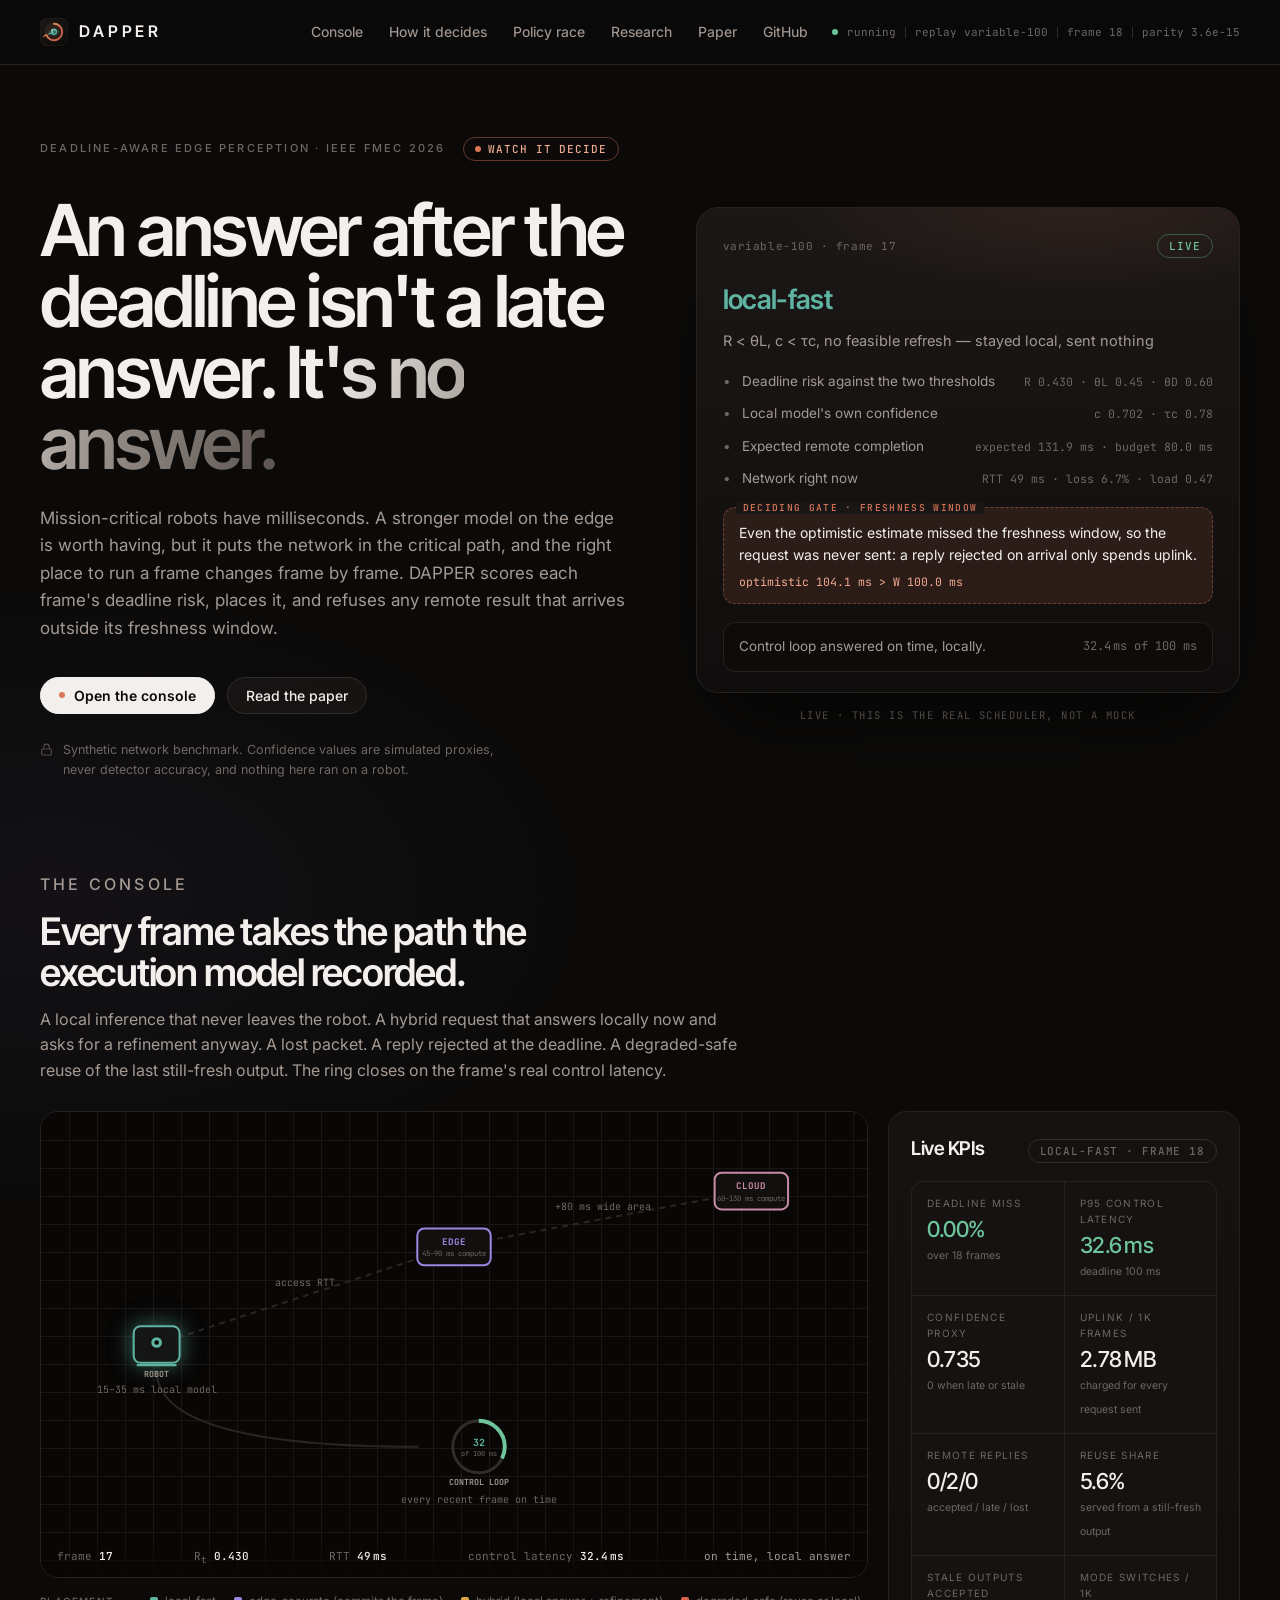
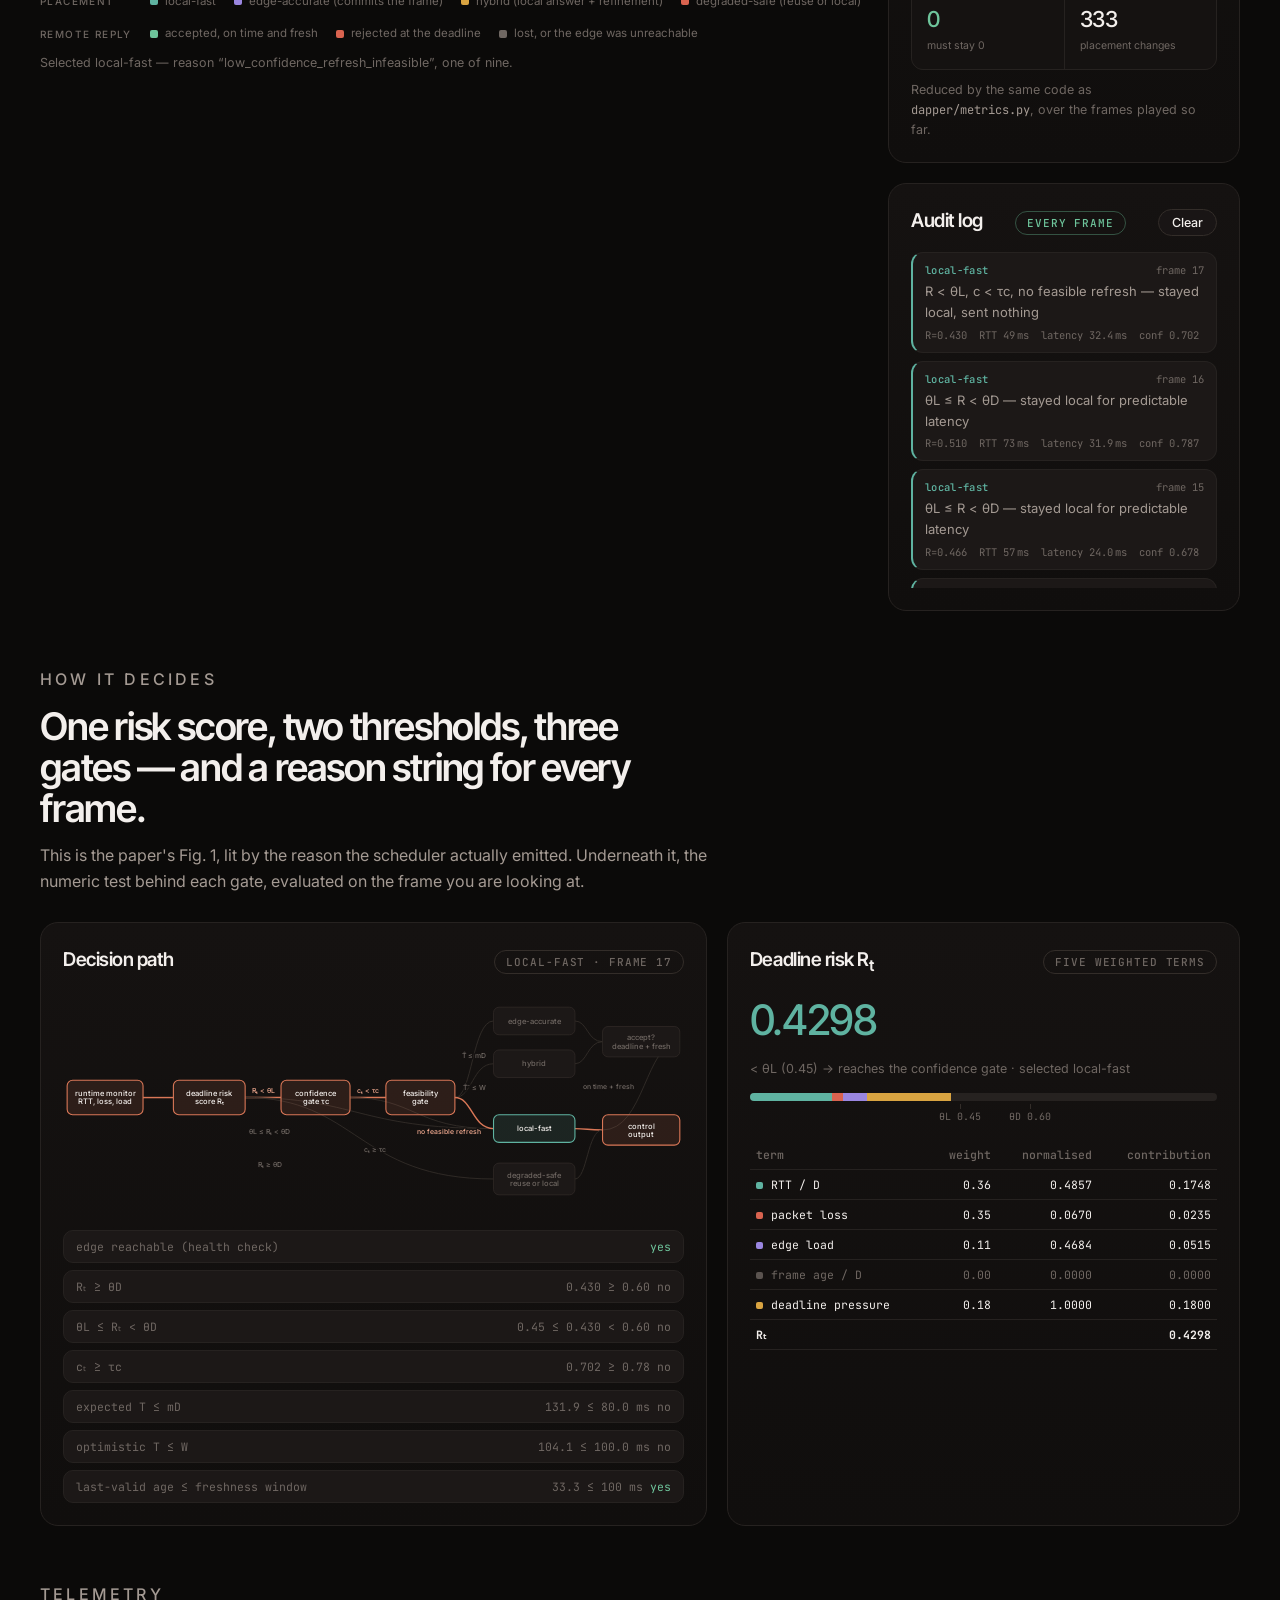
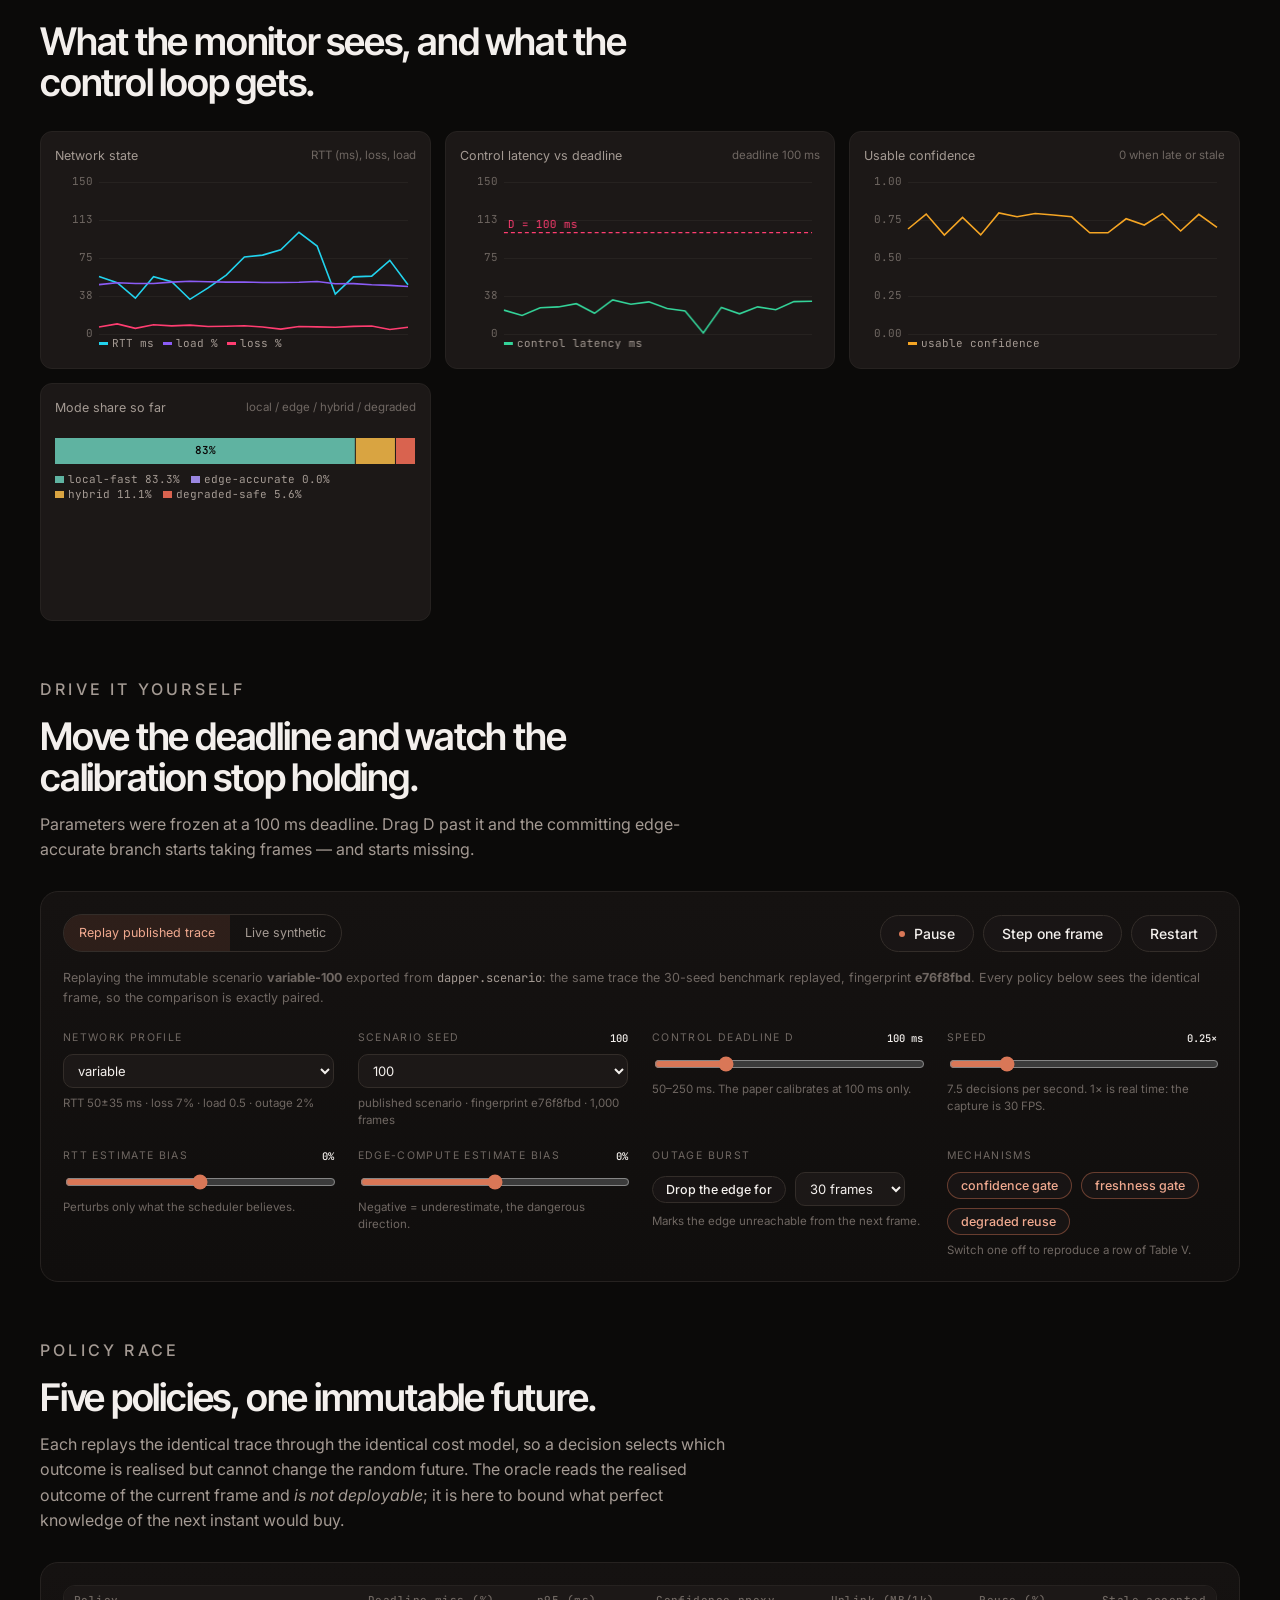
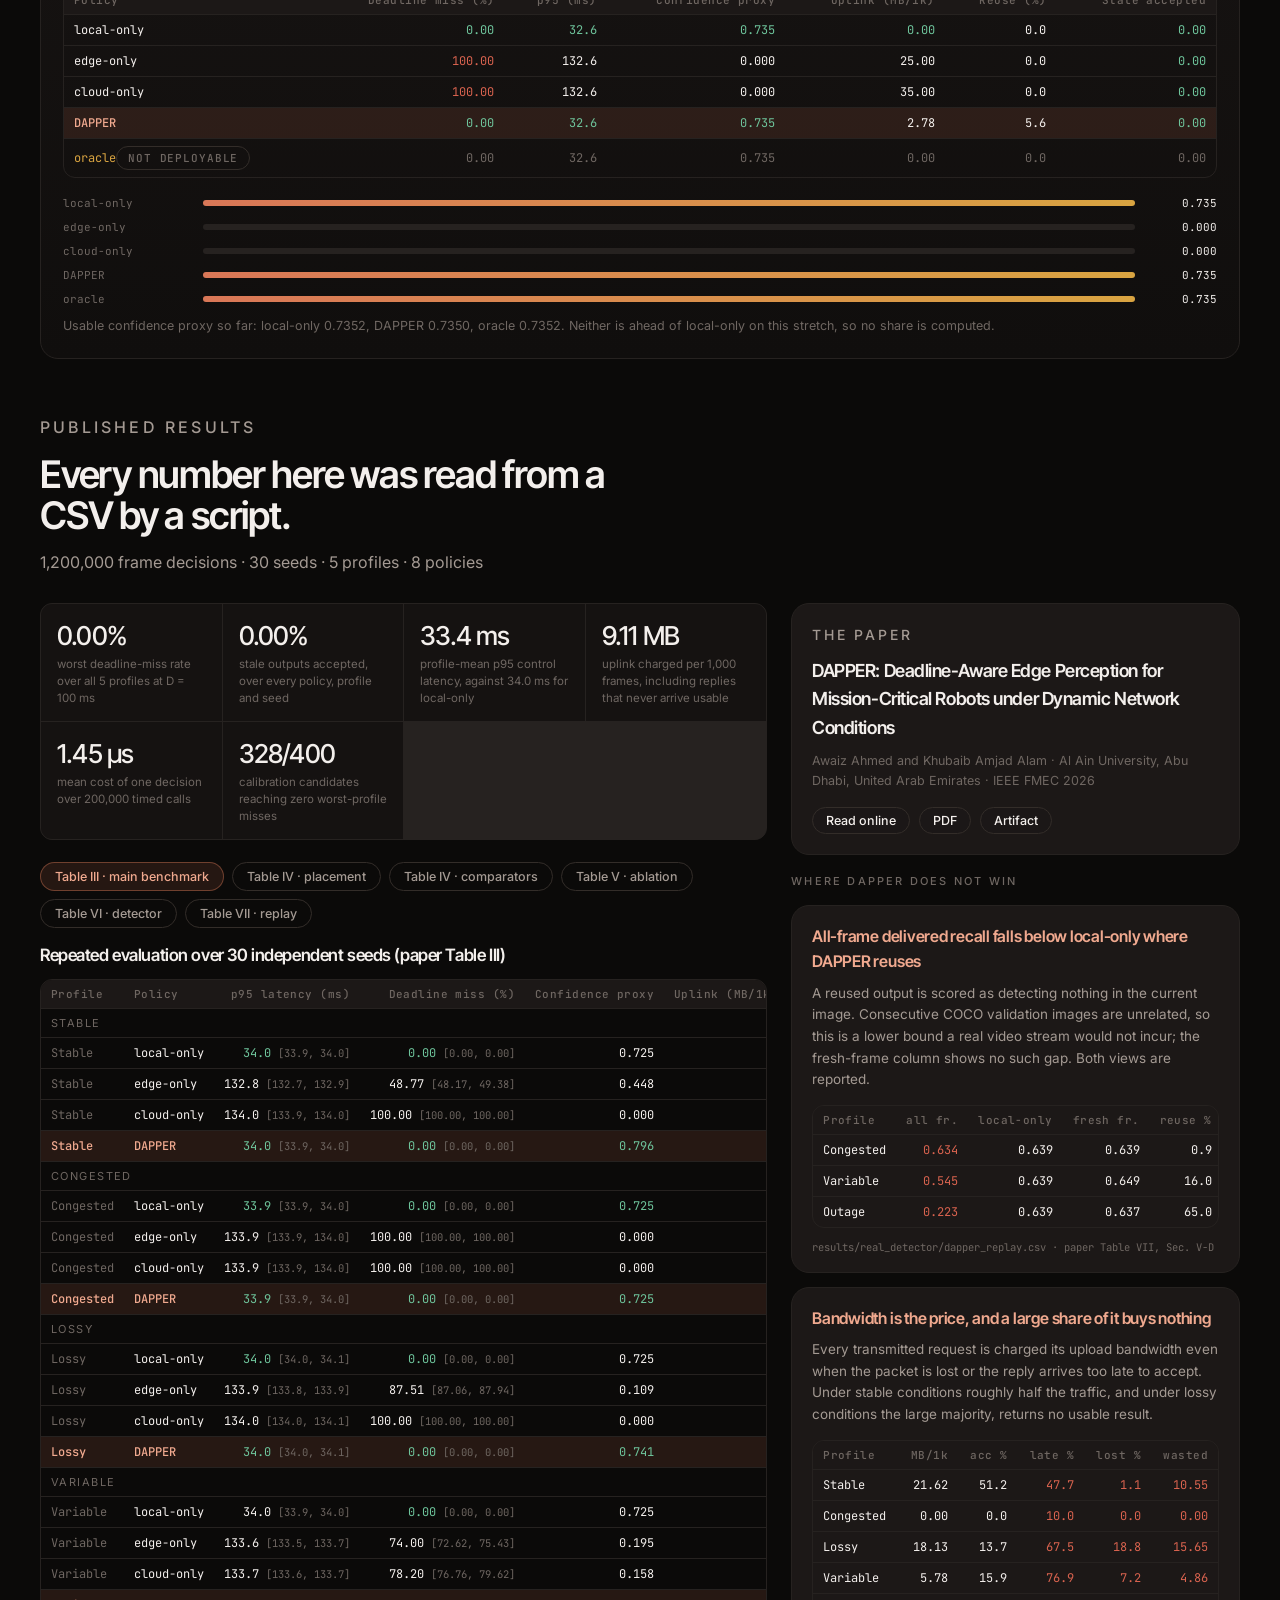
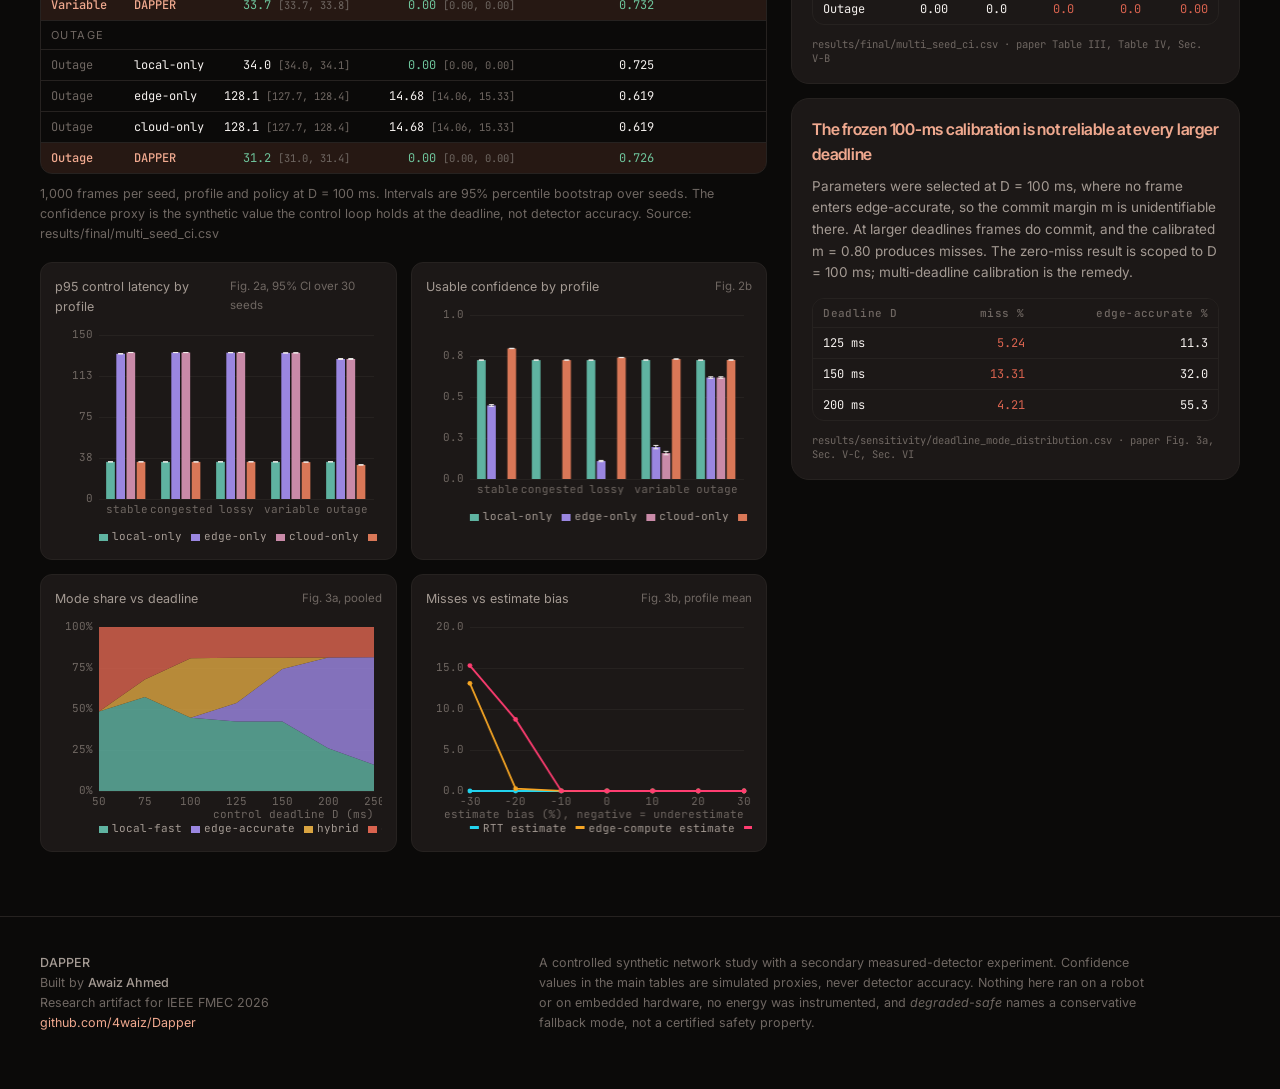
==== commit fc9695b6: "deploy: certified PDF only, and a readable pace on the console" ====
--- a/index.html
+++ b/index.html
@@ -142,10 +142,11 @@
           <div class="card">
             <div class="card-head">
               <h2>Audit log</h2>
+              <span class="tag ok" id="audit-rate">every frame</span>
               <button id="audit-clear" class="pill small" type="button">Clear</button>
             </div>
             <ol id="audit" class="audit-list" aria-live="polite"></ol>
-            <p id="audit-empty" class="empty">Every frame is logged with the gate that fired and its reason string, drawn from a closed set of nine.</p>
+            <p id="audit-empty" class="empty">The newest decisions, each with the gate that fired and its reason string, drawn from a closed set of nine. Above 1× the engine outruns the page and the log is sampled.</p>
           </div>
         </aside>
       </div>
@@ -229,6 +230,7 @@
           </div>
           <div class="ctl-row">
             <button id="play" class="pill" type="button"><span class="dot"></span> Pause</button>
+            <button id="step" class="pill" type="button">Step one frame</button>
             <button id="reset" class="pill" type="button">Restart</button>
           </div>
         </div>
@@ -252,7 +254,7 @@
           </div>
           <div class="ctl">
             <label for="speed">Speed <b id="speed-val">1×</b></label>
-            <input id="speed" type="range" min="0" max="5" step="1" value="2" />
+            <input id="speed" type="range" min="0" max="5" step="1" value="1" />
             <span class="sub" id="speed-sub">—</span>
           </div>
           <div class="ctl">
